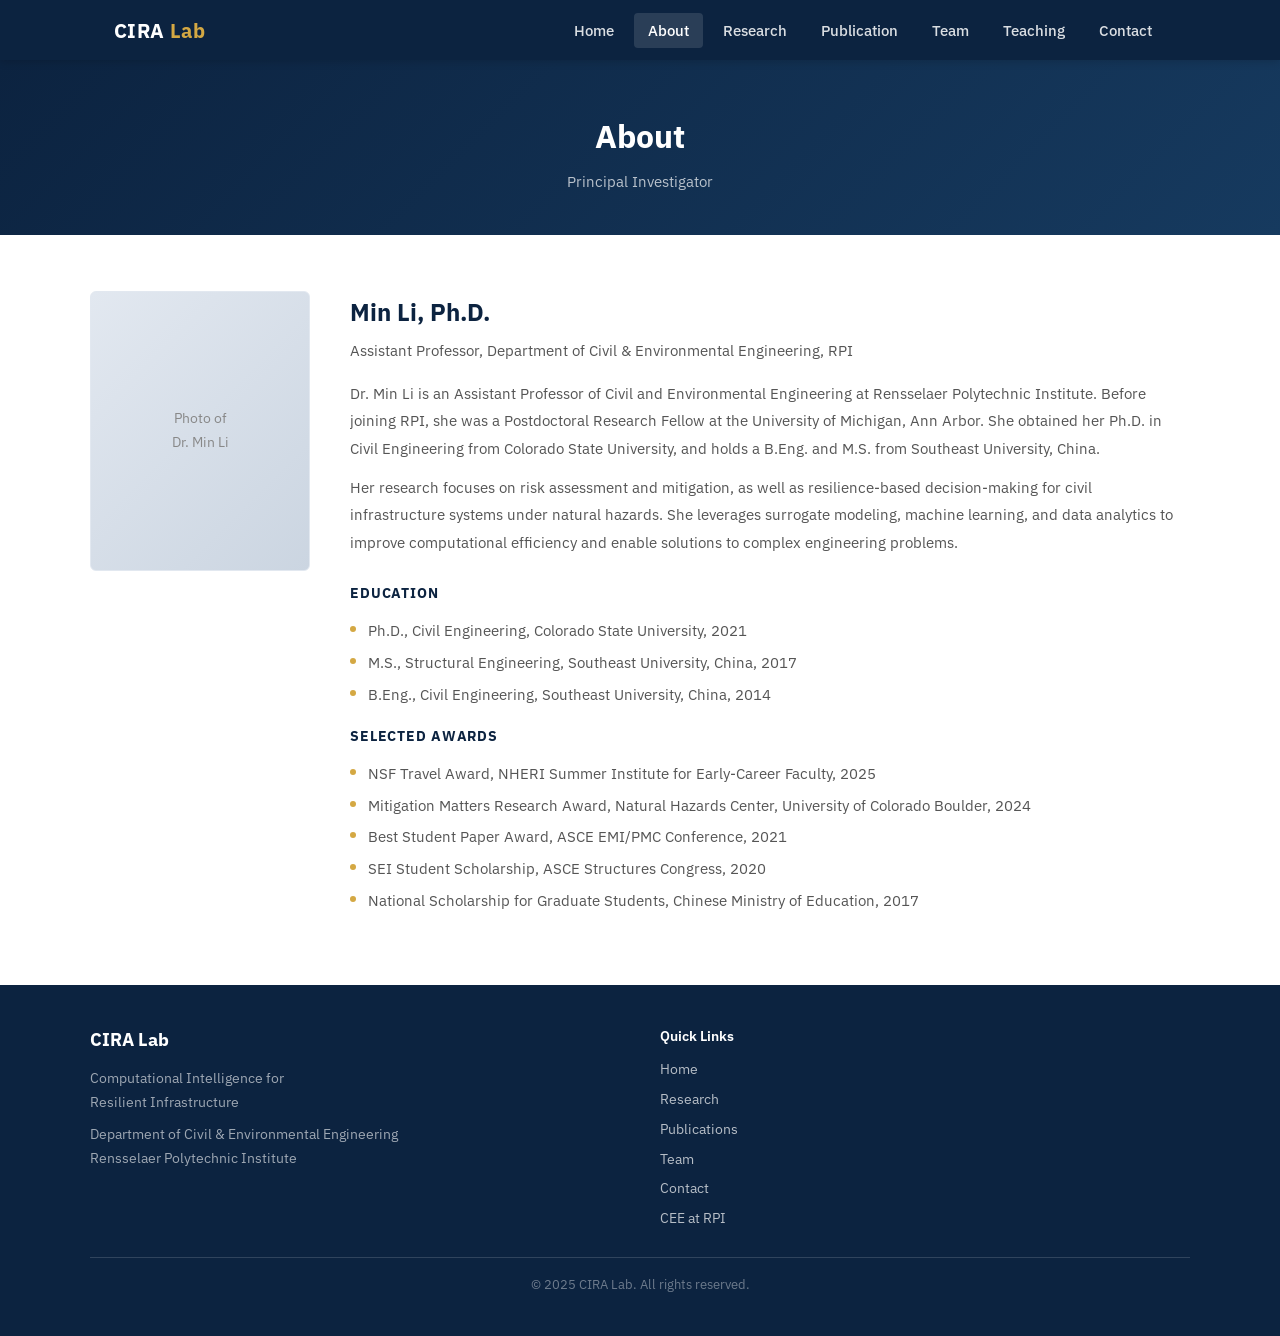
==== about.html @ 357e4bb8 "Add files via upload" ====
<!DOCTYPE html>
<html lang="en">
<head>
<meta charset="UTF-8">
<meta name="viewport" content="width=device-width,initial-scale=1.0">
<title>CIRA Lab | About</title>
<link rel="preconnect" href="https://fonts.googleapis.com">
<link href="https://fonts.googleapis.com/css2?family=IBM+Plex+Sans:wght@300;400;500;600;700&display=swap" rel="stylesheet">
<style>
*,*::before,*::after{margin:0;padding:0;box-sizing:border-box}
:root{
  --navy:#0C2340;--navy-light:#163A5F;--gold:#D4A843;
  --bg:#FFFFFF;--bg-alt:#F5F7FA;--text:#222222;--text-sec:#555555;--text-muted:#888888;
  --border:#E2E8F0;--accent:#C04A2B;
  --sans:'IBM Plex Sans',-apple-system,BlinkMacSystemFont,"Segoe UI",Helvetica,Arial,sans-serif;
  --max-w:1100px;
}
html{scroll-behavior:smooth;font-size:16px}
body{font-family:var(--sans);color:var(--text);background:var(--bg);line-height:1.75}
a{color:var(--navy);text-decoration:none}
a:hover{color:var(--accent);text-decoration:underline}

/* NAV */
nav{background:var(--navy);position:sticky;top:0;z-index:100;box-shadow:0 2px 8px rgba(0,0,0,0.15)}
.nav-inner{max-width:var(--max-w);margin:0 auto;display:flex;align-items:center;justify-content:space-between;padding:0 24px;height:60px}
.nav-logo{color:#fff;font-size:1.25rem;font-weight:700;letter-spacing:0.02em;text-decoration:none}
.nav-logo span{color:var(--gold)}
.nav-links{display:flex;gap:6px;list-style:none}
.nav-links a{color:rgba(255,255,255,0.85);font-size:0.92rem;font-weight:500;padding:8px 14px;border-radius:4px;transition:all 0.2s;text-decoration:none}
.nav-links a:hover,.nav-links a.active{color:#fff;background:rgba(255,255,255,0.12);text-decoration:none}
.hamburger{display:none;background:none;border:none;cursor:pointer;padding:8px}
.hamburger span{display:block;width:22px;height:2px;background:#fff;margin:5px 0}

/* PAGE BANNER */
.page-banner{background:linear-gradient(135deg,var(--navy) 0%,var(--navy-light) 100%);padding:48px 24px 40px;text-align:center}
.page-banner h1{color:#fff;font-size:2rem;font-weight:700;margin-bottom:4px}
.page-banner p{color:rgba(255,255,255,0.7);font-size:0.95rem}

/* HERO */
.hero{background:linear-gradient(135deg,var(--navy) 0%,var(--navy-light) 100%);padding:60px 24px 50px;color:#fff}
.hero-inner{max-width:var(--max-w);margin:0 auto;display:grid;grid-template-columns:1fr 1fr;gap:48px;align-items:center}
.hero h1{font-size:2.2rem;font-weight:700;line-height:1.25;margin-bottom:16px}
.hero .subtitle{font-size:1.05rem;color:rgba(255,255,255,0.8);line-height:1.7;margin-bottom:24px}
.hero-cta{display:flex;gap:12px}
.hero-cta a{padding:10px 24px;border-radius:4px;font-size:0.95rem;font-weight:600;text-decoration:none;transition:all 0.2s}
.btn-gold{background:var(--gold);color:var(--navy)}
.btn-gold:hover{background:#c49a38;text-decoration:none}
.btn-outline{border:1.5px solid rgba(255,255,255,0.5);color:#fff}
.btn-outline:hover{border-color:#fff;background:rgba(255,255,255,0.08);text-decoration:none}
.hero-graphic{text-align:center;color:rgba(255,255,255,0.3);font-size:0.9rem}

/* SECTIONS */
.section{padding:56px 24px}
.section-alt{background:var(--bg-alt)}
.container{max-width:var(--max-w);margin:0 auto}
.section h2{font-size:1.6rem;font-weight:700;color:var(--navy);margin-bottom:24px;padding-bottom:10px;border-bottom:3px solid var(--gold);display:inline-block}
.section h3{font-size:1.15rem;font-weight:700;color:var(--text);margin-bottom:8px}
.section p{font-size:1rem;color:var(--text-sec);margin-bottom:12px}

/* RESEARCH AREAS grid */
.areas-grid{display:grid;grid-template-columns:repeat(auto-fit,minmax(300px,1fr));gap:20px;margin-top:24px}
.area-card{background:var(--bg);border:1px solid var(--border);border-left:4px solid var(--navy);border-radius:4px;padding:20px 24px}
.area-card h3{font-size:1.05rem;color:var(--navy);margin-bottom:6px}
.area-card p{font-size:0.92rem;color:var(--text-sec);margin:0}

/* NEWS */
.news-item{display:flex;gap:20px;padding:20px 0;border-bottom:1px solid var(--border);align-items:start}
.news-date-box{min-width:80px;text-align:center;background:var(--navy);color:#fff;border-radius:4px;padding:8px 12px}
.news-date-box .month{font-size:0.75rem;text-transform:uppercase;letter-spacing:0.08em;opacity:0.8}
.news-date-box .year{font-size:1.1rem;font-weight:700}
.news-content h3{font-size:1rem;font-weight:600;color:var(--text);margin-bottom:4px}
.news-content p{font-size:0.92rem;color:var(--text-sec);margin:0}

/* SPONSORS */
.sponsors{display:flex;gap:32px;align-items:center;justify-content:center;flex-wrap:wrap;padding:24px 0;opacity:0.7}
.sponsors span{font-size:0.85rem;color:var(--text-muted);font-weight:500;padding:8px 16px;border:1px solid var(--border);border-radius:4px}

/* ABOUT */
.about-grid{display:grid;grid-template-columns:220px 1fr;gap:40px;align-items:start}
.about-photo{width:220px;height:280px;border-radius:6px;background:linear-gradient(135deg,#E2E8F0,#CBD5E1);display:flex;align-items:center;justify-content:center;color:var(--text-muted);font-size:0.85rem;text-align:center;border:1px solid var(--border)}
.about-text h2{font-size:1.5rem;margin-bottom:4px;border:none;padding:0;display:block}
.about-text .position{font-size:0.95rem;color:var(--text-sec);margin-bottom:16px}
.about-text p{font-size:0.95rem;line-height:1.8}
.detail-section{margin-top:24px}
.detail-section h3{font-size:0.9rem;font-weight:700;color:var(--navy);text-transform:uppercase;letter-spacing:0.06em;margin-bottom:10px;border:none;padding:0}
.detail-section ul{list-style:none;margin-bottom:12px}
.detail-section li{font-size:0.92rem;color:var(--text-sec);padding:3px 0 3px 18px;position:relative}
.detail-section li::before{content:'';position:absolute;left:0;top:11px;width:6px;height:6px;border-radius:50%;background:var(--gold)}

/* RESEARCH */
.research-block{margin-bottom:40px;padding-bottom:32px;border-bottom:1px solid var(--border)}
.research-block:last-child{border-bottom:none}
.research-block h3{font-size:1.2rem;color:var(--navy);margin-bottom:10px}
.research-block p{font-size:0.95rem;line-height:1.8}
.keywords{margin-top:10px;font-size:0.88rem;color:var(--text-muted);font-style:italic}

/* PUBLICATIONS */
.pub-section{margin-bottom:36px}
.pub-section h3{font-size:1rem;font-weight:700;color:var(--navy);text-transform:uppercase;letter-spacing:0.05em;margin-bottom:16px;padding-bottom:8px;border-bottom:2px solid var(--border);display:block}
.pub-item{padding:10px 0;font-size:0.92rem;color:var(--text-sec);line-height:1.7;border-bottom:1px solid #f0f0f0}
.pub-item:last-child{border-bottom:none}
.pub-item strong{color:var(--text);font-weight:600}
.pub-item em{font-style:italic}
.pub-num{display:inline-block;min-width:28px;color:var(--text-muted);font-weight:500}

/* TEAM */
.team-grid{display:grid;grid-template-columns:repeat(auto-fill,minmax(180px,1fr));gap:24px;margin-top:16px}
.team-card{text-align:center}
.team-avatar{width:110px;height:110px;border-radius:50%;margin:0 auto 12px;background:linear-gradient(135deg,#E2E8F0,#CBD5E1);display:flex;align-items:center;justify-content:center;font-size:1.4rem;color:var(--text-muted);font-weight:600;border:3px solid var(--border)}
.team-card h4{font-size:0.95rem;font-weight:600;margin-bottom:2px}
.team-card p{font-size:0.82rem;color:var(--text-muted)}
.team-subtitle{font-size:1rem;font-weight:700;color:var(--navy);margin-top:36px;margin-bottom:16px}
.member-list{list-style:none}
.member-list li{font-size:0.92rem;color:var(--text-sec);padding:4px 0 4px 18px;position:relative}
.member-list li::before{content:'';position:absolute;left:0;top:12px;width:5px;height:5px;border-radius:50%;background:var(--gold)}
.join-box{margin-top:40px;padding:28px;background:var(--bg-alt);border:1px solid var(--border);border-left:4px solid var(--gold);border-radius:4px}
.join-box h3{font-size:1.1rem;color:var(--navy);margin-bottom:8px}
.join-box p{font-size:0.92rem;color:var(--text-sec);margin:0}

/* TEACHING */
.course-item{padding:20px 0;border-bottom:1px solid var(--border)}
.course-item:last-child{border-bottom:none}
.course-level{display:inline-block;font-size:0.72rem;font-weight:700;letter-spacing:0.08em;text-transform:uppercase;color:#fff;background:var(--navy);padding:2px 10px;border-radius:3px;margin-bottom:6px}
.course-item h3{font-size:1.05rem;font-weight:600;margin-bottom:2px}
.course-item .semesters{font-size:0.85rem;color:var(--text-muted);margin-bottom:8px}
.course-item p{font-size:0.92rem;color:var(--text-sec)}

/* CONTACT */
.contact-grid{display:grid;grid-template-columns:1fr 1fr;gap:48px}
.contact-info h3{font-size:1.2rem;color:var(--navy);margin-bottom:20px}
.contact-row{display:flex;gap:12px;margin-bottom:14px;align-items:start}
.contact-label{font-size:0.82rem;font-weight:700;color:var(--text-muted);text-transform:uppercase;letter-spacing:0.05em;min-width:60px}
.contact-val{font-size:0.95rem;color:var(--text-sec)}
.contact-val a{color:var(--navy)}
.prospective-box{padding:28px;background:var(--bg-alt);border:1px solid var(--border);border-left:4px solid var(--gold);border-radius:4px}
.prospective-box h3{font-size:1.1rem;color:var(--navy);margin-bottom:10px}
.prospective-box p{font-size:0.92rem;color:var(--text-sec);line-height:1.7;margin:0}

/* FOOTER */
footer{background:var(--navy);color:rgba(255,255,255,0.6);padding:40px 24px;font-size:0.85rem}
.footer-inner{max-width:var(--max-w);margin:0 auto;display:grid;grid-template-columns:1fr 1fr;gap:40px}
.footer-links{list-style:none}
.footer-links li{margin-bottom:6px}
.footer-links a{color:rgba(255,255,255,0.7);text-decoration:none;font-size:0.85rem}
.footer-links a:hover{color:#fff;text-decoration:none}
.footer-contact p{margin-bottom:4px;font-size:0.85rem}
.footer-bottom{max-width:var(--max-w);margin:20px auto 0;padding-top:16px;border-top:1px solid rgba(255,255,255,0.15);text-align:center;font-size:0.8rem;color:rgba(255,255,255,0.4)}

/* RESPONSIVE */
@media(max-width:768px){
  .nav-links{display:none}
  .nav-links.open{display:flex;flex-direction:column;position:absolute;top:60px;left:0;right:0;background:var(--navy);padding:16px 24px;gap:4px}
  .hamburger{display:block}
  .hero-inner{grid-template-columns:1fr}
  .hero-graphic{display:none}
  .about-grid{grid-template-columns:1fr}
  .about-photo{width:160px;height:200px}
  .contact-grid{grid-template-columns:1fr}
  .footer-inner{grid-template-columns:1fr}
}
</style>
</head>
<body>
<nav>
  <div class="nav-inner">
    <a href="index.html" class="nav-logo">CIRA <span>Lab</span></a>
    <ul class="nav-links" id="navLinks">
      <li><a href="index.html">Home</a></li>
      <li><a href="about.html" class="active">About</a></li>
      <li><a href="research.html">Research</a></li>
      <li><a href="publication.html">Publication</a></li>
      <li><a href="team.html">Team</a></li>
      <li><a href="teaching.html">Teaching</a></li>
      <li><a href="contact.html">Contact</a></li>
    </ul>
    <button class="hamburger" onclick="document.getElementById('navLinks').classList.toggle('open')" aria-label="Menu">
      <span></span><span></span><span></span>
    </button>
  </div>
</nav>

<div class="page-banner"><h1>About</h1><p>Principal Investigator</p></div>
<div class="section">
  <div class="container">
    <div class="about-grid">
      <div class="about-photo">Photo of<br>Dr. Min Li</div>
      <div class="about-text">
        <h2>Min Li, Ph.D.</h2>
        <p class="position">Assistant Professor, Department of Civil &amp; Environmental Engineering, RPI</p>
        <p>Dr. Min Li is an Assistant Professor of Civil and Environmental Engineering at Rensselaer Polytechnic Institute. Before joining RPI, she was a Postdoctoral Research Fellow at the University of Michigan, Ann Arbor. She obtained her Ph.D. in Civil Engineering from Colorado State University, and holds a B.Eng. and M.S. from Southeast University, China.</p>
        <p>Her research focuses on risk assessment and mitigation, as well as resilience-based decision-making for civil infrastructure systems under natural hazards. She leverages surrogate modeling, machine learning, and data analytics to improve computational efficiency and enable solutions to complex engineering problems.</p>
        <div class="detail-section">
          <h3>Education</h3>
          <ul>
            <li>Ph.D., Civil Engineering, Colorado State University, 2021</li>
            <li>M.S., Structural Engineering, Southeast University, China, 2017</li>
            <li>B.Eng., Civil Engineering, Southeast University, China, 2014</li>
          </ul>
          <h3>Selected Awards</h3>
          <ul>
            <li>NSF Travel Award, NHERI Summer Institute for Early-Career Faculty, 2025</li>
            <li>Mitigation Matters Research Award, Natural Hazards Center, University of Colorado Boulder, 2024</li>
            <li>Best Student Paper Award, ASCE EMI/PMC Conference, 2021</li>
            <li>SEI Student Scholarship, ASCE Structures Congress, 2020</li>
            <li>National Scholarship for Graduate Students, Chinese Ministry of Education, 2017</li>
          </ul>
        </div>
      </div>
    </div>
  </div>
</div>

<footer>
  <div class="footer-inner">
    <div>
      <p style="font-size:1.1rem;color:#fff;font-weight:700;margin-bottom:12px;">CIRA Lab</p>
      <p>Computational Intelligence for<br>Resilient Infrastructure</p>
      <p style="margin-top:8px;">Department of Civil &amp; Environmental Engineering<br>Rensselaer Polytechnic Institute</p>
    </div>
    <div>
      <p style="color:#fff;font-weight:600;margin-bottom:10px;">Quick Links</p>
      <ul class="footer-links">
        <li><a href="index.html">Home</a></li>
        <li><a href="research.html">Research</a></li>
        <li><a href="publication.html">Publications</a></li>
        <li><a href="team.html">Team</a></li>
        <li><a href="contact.html">Contact</a></li>
        <li><a href="https://cee.rpi.edu">CEE at RPI</a></li>
      </ul>
    </div>
  </div>
  <div class="footer-bottom">&copy; 2025 CIRA Lab. All rights reserved.</div>
</footer>
<script>
document.querySelectorAll('.nav-links a').forEach(function(a){
  a.addEventListener('click',function(){document.getElementById('navLinks').classList.remove('open')});
});
</script>
</body>
</html>
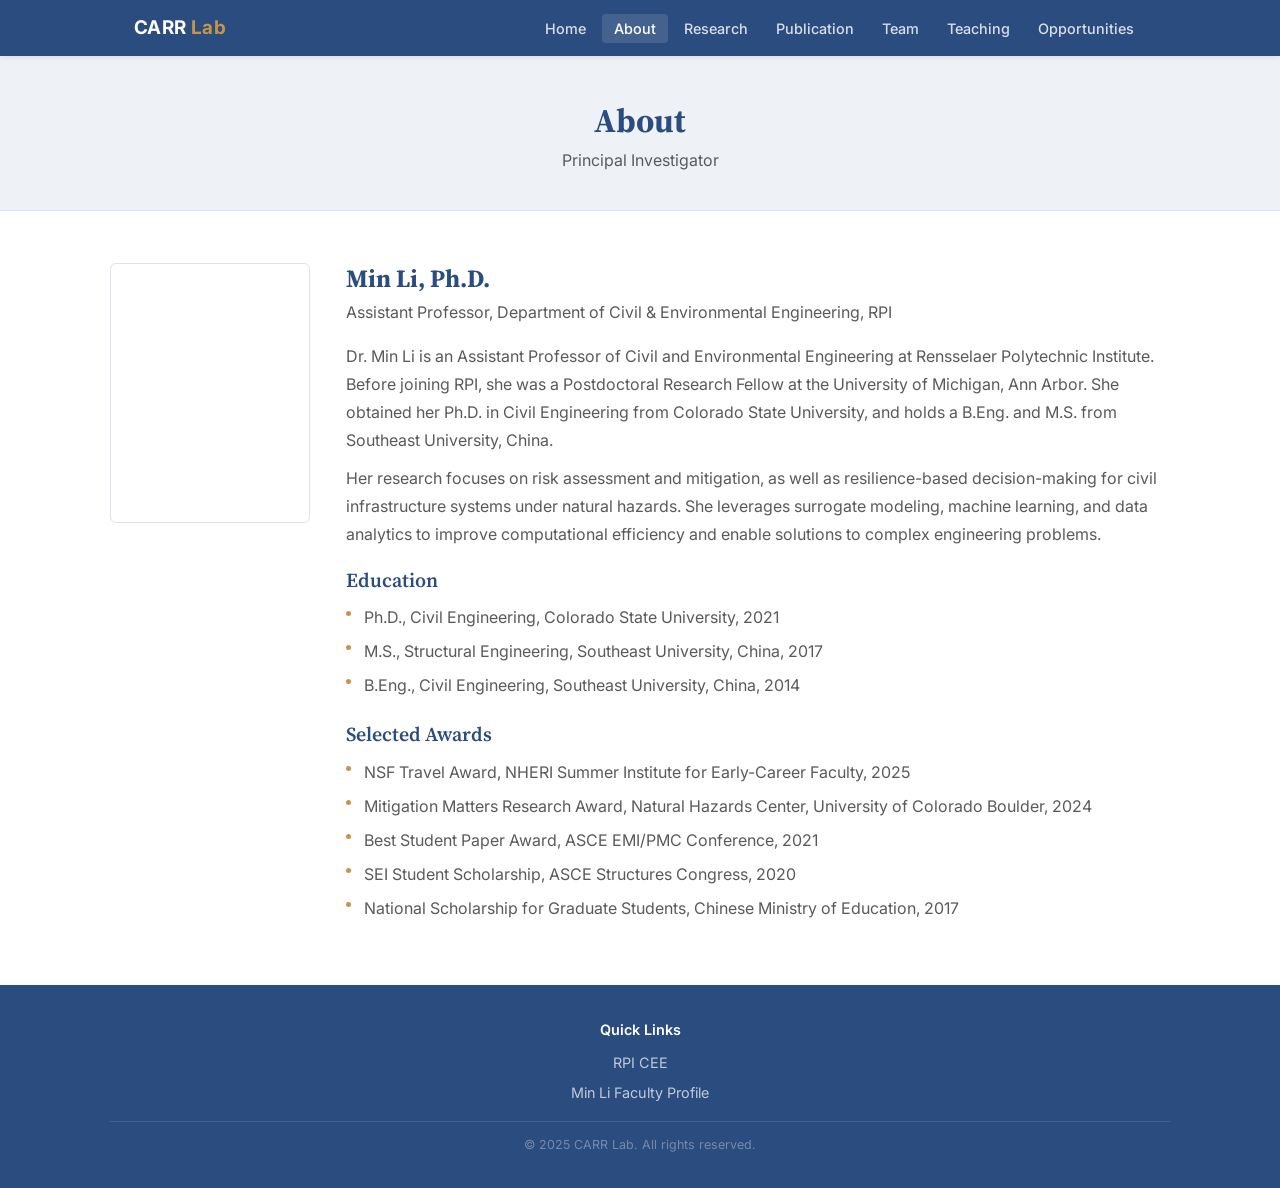
==== commit 359de4ce: "Add files via upload" ====
--- a/about.html
+++ b/about.html
@@ -3,167 +3,172 @@
 <head>
 <meta charset="UTF-8">
 <meta name="viewport" content="width=device-width,initial-scale=1.0">
-<title>CIRA Lab | About</title>
+<title>CARR Lab | About</title>
 <link rel="preconnect" href="https://fonts.googleapis.com">
-<link href="https://fonts.googleapis.com/css2?family=IBM+Plex+Sans:wght@300;400;500;600;700&display=swap" rel="stylesheet">
+<link rel="preconnect" href="https://fonts.gstatic.com" crossorigin>
+<link href="https://fonts.googleapis.com/css2?family=Inter:wght@300;400;500;600;700&family=Source+Serif+4:wght@600;700&display=swap" rel="stylesheet">
 <style>
 *,*::before,*::after{margin:0;padding:0;box-sizing:border-box}
 :root{
-  --navy:#0C2340;--navy-light:#163A5F;--gold:#D4A843;
-  --bg:#FFFFFF;--bg-alt:#F5F7FA;--text:#222222;--text-sec:#555555;--text-muted:#888888;
-  --border:#E2E8F0;--accent:#C04A2B;
-  --sans:'IBM Plex Sans',-apple-system,BlinkMacSystemFont,"Segoe UI",Helvetica,Arial,sans-serif;
-  --max-w:1100px;
+  --primary:#2B4C7E;--primary-light:#3D6098;--primary-dark:#1E3A5F;
+  --gold:#C7944A;--gold-light:#E8D5B0;
+  --bg:#FFFFFF;--bg-alt:#F7F8FA;--bg-hero:#EEF2F7;
+  --text:#2C2C2C;--text-sec:#5A5A5A;--text-muted:#8A8A8A;
+  --border:#DDE3EA;--border-light:#EDF0F4;
+  --sans:'Inter',-apple-system,Segoe UI,Roboto,Helvetica,Arial,sans-serif;--serif:'Source Serif 4',Georgia,serif;
+  --max-w:1060px;
+  --fs-hero:2.2rem;--fs-h1:2.08rem;--fs-h2:1.55rem;--fs-h3:1.24rem;
+  --fs-body:1rem;--fs-small:0.9rem;--fs-xs:0.78rem;--fs-avatar:1.3rem;
+  --lh:1.75;--section-pad:52px 24px;
 }
 html{scroll-behavior:smooth;font-size:16px}
-body{font-family:var(--sans);color:var(--text);background:var(--bg);line-height:1.75}
-a{color:var(--navy);text-decoration:none}
-a:hover{color:var(--accent);text-decoration:underline}
+body{font-family:var(--sans);color:var(--text);background:var(--bg);line-height:var(--lh)}
+h1,h2,h3{line-height:1.25}
+a{color:var(--primary);text-decoration:none}
+a:hover{color:var(--gold);text-decoration:underline}
 
 /* NAV */
-nav{background:var(--navy);position:sticky;top:0;z-index:100;box-shadow:0 2px 8px rgba(0,0,0,0.15)}
-.nav-inner{max-width:var(--max-w);margin:0 auto;display:flex;align-items:center;justify-content:space-between;padding:0 24px;height:60px}
-.nav-logo{color:#fff;font-size:1.25rem;font-weight:700;letter-spacing:0.02em;text-decoration:none}
+nav{background:var(--primary);position:sticky;top:0;z-index:100;box-shadow:0 1px 6px rgba(0,0,0,0.1)}
+.nav-inner{max-width:var(--max-w);margin:0 auto;display:flex;align-items:center;justify-content:space-between;padding:0 24px;height:56px}
+.nav-logo{color:#fff;font-size:1.18rem;font-weight:700;letter-spacing:0.02em;text-decoration:none}
 .nav-logo span{color:var(--gold)}
-.nav-links{display:flex;gap:6px;list-style:none}
-.nav-links a{color:rgba(255,255,255,0.85);font-size:0.92rem;font-weight:500;padding:8px 14px;border-radius:4px;transition:all 0.2s;text-decoration:none}
+.nav-links{display:flex;gap:4px;list-style:none}
+.nav-links a{color:rgba(255,255,255,0.82);font-size:var(--fs-small);font-weight:500;padding:6px 12px;border-radius:4px;transition:all 0.2s;text-decoration:none}
 .nav-links a:hover,.nav-links a.active{color:#fff;background:rgba(255,255,255,0.12);text-decoration:none}
 .hamburger{display:none;background:none;border:none;cursor:pointer;padding:8px}
 .hamburger span{display:block;width:22px;height:2px;background:#fff;margin:5px 0}
 
 /* PAGE BANNER */
-.page-banner{background:linear-gradient(135deg,var(--navy) 0%,var(--navy-light) 100%);padding:48px 24px 40px;text-align:center}
-.page-banner h1{color:#fff;font-size:2rem;font-weight:700;margin-bottom:4px}
-.page-banner p{color:rgba(255,255,255,0.7);font-size:0.95rem}
+.page-banner{background:var(--bg-hero);padding:44px 24px 36px;text-align:center;border-bottom:1px solid var(--border)}
+.page-banner h1{font-family:var(--serif);color:var(--primary);font-size:var(--fs-h1);font-weight:700;margin-bottom:4px}
+.page-banner p{color:var(--text-sec);font-size:var(--fs-body)}
 
 /* HERO */
-.hero{background:linear-gradient(135deg,var(--navy) 0%,var(--navy-light) 100%);padding:60px 24px 50px;color:#fff}
-.hero-inner{max-width:var(--max-w);margin:0 auto;display:grid;grid-template-columns:1fr 1fr;gap:48px;align-items:center}
-.hero h1{font-size:2.2rem;font-weight:700;line-height:1.25;margin-bottom:16px}
-.hero .subtitle{font-size:1.05rem;color:rgba(255,255,255,0.8);line-height:1.7;margin-bottom:24px}
-.hero-cta{display:flex;gap:12px}
-.hero-cta a{padding:10px 24px;border-radius:4px;font-size:0.95rem;font-weight:600;text-decoration:none;transition:all 0.2s}
-.btn-gold{background:var(--gold);color:var(--navy)}
-.btn-gold:hover{background:#c49a38;text-decoration:none}
-.btn-outline{border:1.5px solid rgba(255,255,255,0.5);color:#fff}
-.btn-outline:hover{border-color:#fff;background:rgba(255,255,255,0.08);text-decoration:none}
-.hero-graphic{text-align:center;color:rgba(255,255,255,0.3);font-size:0.9rem}
+.hero{background:var(--bg-hero);padding:48px 24px 44px;border-bottom:1px solid var(--border)}
+.hero-inner{max-width:var(--max-w);margin:0 auto}
+.hero h1{font-family:var(--serif);font-size:var(--fs-hero);font-weight:700;line-height:1.25;margin-bottom:20px;color:var(--primary)}
+.hero-body{display:grid;grid-template-columns:1fr 320px;gap:36px;align-items:start}
+.hero-text p{font-size:var(--fs-body);color:var(--text-sec);line-height:var(--lh);margin-bottom:12px}
+.hero-text p:last-child{margin-bottom:0}
+.hero-img{width:100%;border-radius:6px;background:linear-gradient(135deg,var(--border),var(--border-light));display:flex;align-items:center;justify-content:center;color:var(--text-muted);font-size:var(--fs-small);text-align:center;padding:20px;min-height:200px;border:1px solid var(--border)}
 
 /* SECTIONS */
-.section{padding:56px 24px}
+.section{padding:var(--section-pad)}
 .section-alt{background:var(--bg-alt)}
 .container{max-width:var(--max-w);margin:0 auto}
-.section h2{font-size:1.6rem;font-weight:700;color:var(--navy);margin-bottom:24px;padding-bottom:10px;border-bottom:3px solid var(--gold);display:inline-block}
-.section h3{font-size:1.15rem;font-weight:700;color:var(--text);margin-bottom:8px}
-.section p{font-size:1rem;color:var(--text-sec);margin-bottom:12px}
-
-/* RESEARCH AREAS grid */
-.areas-grid{display:grid;grid-template-columns:repeat(auto-fit,minmax(300px,1fr));gap:20px;margin-top:24px}
-.area-card{background:var(--bg);border:1px solid var(--border);border-left:4px solid var(--navy);border-radius:4px;padding:20px 24px}
-.area-card h3{font-size:1.05rem;color:var(--navy);margin-bottom:6px}
-.area-card p{font-size:0.92rem;color:var(--text-sec);margin:0}
+.section h2{font-family:var(--serif);font-size:var(--fs-h2);font-weight:700;color:var(--primary);margin-bottom:20px;padding-bottom:8px;border-bottom:2px solid var(--gold);display:inline-block}
+.section h3{font-family:var(--serif);font-size:var(--fs-h3);font-weight:600;color:var(--text);margin-bottom:6px}
+.section p{font-size:var(--fs-body);color:var(--text-sec);margin-bottom:10px}
+
+/* RESEARCH LIST */
+.research-list{list-style:none;margin:0;padding:0}
+.research-list li{font-size:var(--fs-body);color:var(--text-sec);padding:3px 0 3px 18px;position:relative;line-height:1.6}
+.research-list li::before{content:'';position:absolute;left:0;top:10px;width:5px;height:5px;border-radius:50%;background:var(--gold)}
 
 /* NEWS */
-.news-item{display:flex;gap:20px;padding:20px 0;border-bottom:1px solid var(--border);align-items:start}
-.news-date-box{min-width:80px;text-align:center;background:var(--navy);color:#fff;border-radius:4px;padding:8px 12px}
-.news-date-box .month{font-size:0.75rem;text-transform:uppercase;letter-spacing:0.08em;opacity:0.8}
-.news-date-box .year{font-size:1.1rem;font-weight:700}
-.news-content h3{font-size:1rem;font-weight:600;color:var(--text);margin-bottom:4px}
-.news-content p{font-size:0.92rem;color:var(--text-sec);margin:0}
+.news-item{display:flex;gap:16px;padding:16px 0;border-bottom:1px solid var(--border-light);align-items:start}
+.news-item:last-child{border-bottom:none}
+.news-date-box{min-width:56px;text-align:center;background:var(--primary);color:#fff;border-radius:4px;padding:6px 10px}
+.news-date-box .year{font-size:var(--fs-body);font-weight:700}
+.news-content h3{font-size:var(--fs-body);font-weight:600;color:var(--text);margin-bottom:2px}
+.news-content p{font-size:var(--fs-small);color:var(--text-sec);margin:0}
 
 /* SPONSORS */
-.sponsors{display:flex;gap:32px;align-items:center;justify-content:center;flex-wrap:wrap;padding:24px 0;opacity:0.7}
-.sponsors span{font-size:0.85rem;color:var(--text-muted);font-weight:500;padding:8px 16px;border:1px solid var(--border);border-radius:4px}
+.sponsors{display:flex;gap:24px;align-items:center;justify-content:center;flex-wrap:wrap;padding:16px 0}
+.sponsors span{font-size:var(--fs-small);color:var(--text-muted);font-weight:500;padding:6px 14px;border:1px solid var(--border);border-radius:4px}
 
 /* ABOUT */
-.about-grid{display:grid;grid-template-columns:220px 1fr;gap:40px;align-items:start}
-.about-photo{width:220px;height:280px;border-radius:6px;background:linear-gradient(135deg,#E2E8F0,#CBD5E1);display:flex;align-items:center;justify-content:center;color:var(--text-muted);font-size:0.85rem;text-align:center;border:1px solid var(--border)}
-.about-text h2{font-size:1.5rem;margin-bottom:4px;border:none;padding:0;display:block}
-.about-text .position{font-size:0.95rem;color:var(--text-sec);margin-bottom:16px}
-.about-text p{font-size:0.95rem;line-height:1.8}
-.detail-section{margin-top:24px}
-.detail-section h3{font-size:0.9rem;font-weight:700;color:var(--navy);text-transform:uppercase;letter-spacing:0.06em;margin-bottom:10px;border:none;padding:0}
-.detail-section ul{list-style:none;margin-bottom:12px}
-.detail-section li{font-size:0.92rem;color:var(--text-sec);padding:3px 0 3px 18px;position:relative}
-.detail-section li::before{content:'';position:absolute;left:0;top:11px;width:6px;height:6px;border-radius:50%;background:var(--gold)}
+.about-grid{display:grid;grid-template-columns:200px 1fr;gap:36px;align-items:start}
+.about-photo{width:200px;height:260px;border-radius:6px;overflow:hidden;background:#fff;border:1px solid var(--border)}
+.about-photo img{display:block;width:126%;height:126%;object-fit:contain;object-position:center;margin:-12% auto 0 -10%}
+.about-text h2{font-family:var(--serif);font-size:var(--fs-h2);font-weight:700;color:var(--primary);margin-bottom:4px;border:none;padding:0;display:block}
+.about-text .position{font-size:var(--fs-body);color:var(--text-sec);margin-bottom:16px}
+.about-text p{font-size:var(--fs-body);line-height:var(--lh)}
+.detail-section{margin-top:20px}
+.detail-section h3{font-family:var(--serif);font-size:var(--fs-h3);font-weight:600;color:var(--primary);margin-bottom:8px;margin-top:20px;border:none;padding:0}
+.detail-section ul{list-style:none;margin-bottom:8px}
+.detail-section li{font-size:var(--fs-body);color:var(--text-sec);padding:3px 0 3px 18px;position:relative}
+.detail-section li::before{content:'';position:absolute;left:0;top:11px;width:5px;height:5px;border-radius:50%;background:var(--gold)}
 
 /* RESEARCH */
-.research-block{margin-bottom:40px;padding-bottom:32px;border-bottom:1px solid var(--border)}
-.research-block:last-child{border-bottom:none}
-.research-block h3{font-size:1.2rem;color:var(--navy);margin-bottom:10px}
-.research-block p{font-size:0.95rem;line-height:1.8}
-.keywords{margin-top:10px;font-size:0.88rem;color:var(--text-muted);font-style:italic}
+.research-block{margin-bottom:32px;padding-bottom:28px;border-bottom:1px solid var(--border-light)}
+.research-block:last-child{border-bottom:none;margin-bottom:0;padding-bottom:0}
+.research-block h3{font-family:var(--serif);font-size:var(--fs-h3);color:var(--primary);font-weight:600;margin-bottom:8px}
+.research-block p{font-size:var(--fs-body);line-height:var(--lh)}
+.keywords{margin-top:8px;font-size:var(--fs-small);color:var(--text-muted);font-style:italic}
 
 /* PUBLICATIONS */
-.pub-section{margin-bottom:36px}
-.pub-section h3{font-size:1rem;font-weight:700;color:var(--navy);text-transform:uppercase;letter-spacing:0.05em;margin-bottom:16px;padding-bottom:8px;border-bottom:2px solid var(--border);display:block}
-.pub-item{padding:10px 0;font-size:0.92rem;color:var(--text-sec);line-height:1.7;border-bottom:1px solid #f0f0f0}
+.pub-section{margin-bottom:32px}
+.pub-section h3{font-family:var(--serif);font-size:var(--fs-h3);font-weight:700;color:var(--primary);margin-bottom:14px;padding-bottom:8px;border-bottom:1px solid var(--border-light);display:block}
+.pub-item{padding:8px 0;font-size:var(--fs-body);color:var(--text-sec);line-height:var(--lh);border-bottom:1px solid var(--border-light)}
 .pub-item:last-child{border-bottom:none}
 .pub-item strong{color:var(--text);font-weight:600}
 .pub-item em{font-style:italic}
 .pub-num{display:inline-block;min-width:28px;color:var(--text-muted);font-weight:500}
 
 /* TEAM */
-.team-grid{display:grid;grid-template-columns:repeat(auto-fill,minmax(180px,1fr));gap:24px;margin-top:16px}
+.team-grid{display:grid;grid-template-columns:repeat(auto-fill,minmax(170px,1fr));gap:20px;margin-top:12px}
 .team-card{text-align:center}
-.team-avatar{width:110px;height:110px;border-radius:50%;margin:0 auto 12px;background:linear-gradient(135deg,#E2E8F0,#CBD5E1);display:flex;align-items:center;justify-content:center;font-size:1.4rem;color:var(--text-muted);font-weight:600;border:3px solid var(--border)}
-.team-card h4{font-size:0.95rem;font-weight:600;margin-bottom:2px}
-.team-card p{font-size:0.82rem;color:var(--text-muted)}
-.team-subtitle{font-size:1rem;font-weight:700;color:var(--navy);margin-top:36px;margin-bottom:16px}
+.team-avatar{width:100px;height:100px;border-radius:50%;margin:0 auto 10px;background:linear-gradient(135deg,var(--border),var(--border-light));display:flex;align-items:center;justify-content:center;font-size:var(--fs-avatar);color:var(--text-muted);font-weight:600;border:2px solid var(--border)}
+.team-card h4{font-size:var(--fs-body);font-weight:600;margin-bottom:2px}
+.team-card p{font-size:var(--fs-small);color:var(--text-muted)}
+.team-subtitle{font-family:var(--serif);font-size:var(--fs-body);font-weight:700;color:var(--primary);margin-top:28px;margin-bottom:12px}
 .member-list{list-style:none}
-.member-list li{font-size:0.92rem;color:var(--text-sec);padding:4px 0 4px 18px;position:relative}
-.member-list li::before{content:'';position:absolute;left:0;top:12px;width:5px;height:5px;border-radius:50%;background:var(--gold)}
-.join-box{margin-top:40px;padding:28px;background:var(--bg-alt);border:1px solid var(--border);border-left:4px solid var(--gold);border-radius:4px}
-.join-box h3{font-size:1.1rem;color:var(--navy);margin-bottom:8px}
-.join-box p{font-size:0.92rem;color:var(--text-sec);margin:0}
+.member-list li{font-size:var(--fs-body);color:var(--text-sec);padding:3px 0 3px 18px;position:relative}
+.member-list li::before{content:'';position:absolute;left:0;top:11px;width:5px;height:5px;border-radius:50%;background:var(--gold)}
+.join-box{margin-top:32px;padding:24px;background:var(--bg-alt);border:1px solid var(--border);border-left:3px solid var(--gold);border-radius:4px}
+.join-box h3{font-family:var(--serif);font-size:var(--fs-h3);color:var(--primary);margin-bottom:6px}
+.join-box p{font-size:var(--fs-body);color:var(--text-sec);margin:0}
 
 /* TEACHING */
-.course-item{padding:20px 0;border-bottom:1px solid var(--border)}
+.course-item{padding:18px 0;border-bottom:1px solid var(--border-light)}
 .course-item:last-child{border-bottom:none}
-.course-level{display:inline-block;font-size:0.72rem;font-weight:700;letter-spacing:0.08em;text-transform:uppercase;color:#fff;background:var(--navy);padding:2px 10px;border-radius:3px;margin-bottom:6px}
-.course-item h3{font-size:1.05rem;font-weight:600;margin-bottom:2px}
-.course-item .semesters{font-size:0.85rem;color:var(--text-muted);margin-bottom:8px}
-.course-item p{font-size:0.92rem;color:var(--text-sec)}
-
-/* CONTACT */
-.contact-grid{display:grid;grid-template-columns:1fr 1fr;gap:48px}
-.contact-info h3{font-size:1.2rem;color:var(--navy);margin-bottom:20px}
-.contact-row{display:flex;gap:12px;margin-bottom:14px;align-items:start}
-.contact-label{font-size:0.82rem;font-weight:700;color:var(--text-muted);text-transform:uppercase;letter-spacing:0.05em;min-width:60px}
-.contact-val{font-size:0.95rem;color:var(--text-sec)}
-.contact-val a{color:var(--navy)}
-.prospective-box{padding:28px;background:var(--bg-alt);border:1px solid var(--border);border-left:4px solid var(--gold);border-radius:4px}
-.prospective-box h3{font-size:1.1rem;color:var(--navy);margin-bottom:10px}
-.prospective-box p{font-size:0.92rem;color:var(--text-sec);line-height:1.7;margin:0}
+.course-level{display:inline-block;font-size:var(--fs-xs);font-weight:700;letter-spacing:0.08em;text-transform:uppercase;color:#fff;background:var(--primary);padding:2px 8px;border-radius:3px;margin-bottom:4px}
+.course-item h3{font-family:var(--serif);font-size:var(--fs-h3);font-weight:600;margin-bottom:2px}
+.course-item .semesters{font-size:var(--fs-small);color:var(--text-muted);margin-bottom:6px}
+.course-item p{font-size:var(--fs-body);color:var(--text-sec)}
+
+/* CONTACT / OPPORTUNITIES */
+.contact-grid{display:grid;grid-template-columns:1fr 1fr;gap:40px}
+.contact-info h3{font-family:var(--serif);font-size:var(--fs-h3);color:var(--primary);margin-bottom:18px}
+.contact-row{display:flex;gap:12px;margin-bottom:12px;align-items:start}
+.contact-label{font-size:var(--fs-small);font-weight:700;color:var(--text-muted);text-transform:uppercase;letter-spacing:0.05em;min-width:56px}
+.contact-val{font-size:var(--fs-body);color:var(--text-sec)}
+.contact-val a{color:var(--primary)}
+.opp-box{padding:24px;background:var(--bg-alt);border:1px solid var(--border);border-left:3px solid var(--gold);border-radius:4px;margin-bottom:20px}
+.opp-box h3{font-family:var(--serif);font-size:var(--fs-h3);color:var(--primary);margin-bottom:6px}
+.opp-box p{font-size:var(--fs-body);color:var(--text-sec);line-height:var(--lh);margin:0 0 8px}
+.opp-box p:last-child{margin-bottom:0}
 
 /* FOOTER */
-footer{background:var(--navy);color:rgba(255,255,255,0.6);padding:40px 24px;font-size:0.85rem}
-.footer-inner{max-width:var(--max-w);margin:0 auto;display:grid;grid-template-columns:1fr 1fr;gap:40px}
+footer{background:var(--primary);color:rgba(255,255,255,0.6);padding:32px 24px;font-size:var(--fs-small)}
+.footer-inner{max-width:var(--max-w);margin:0 auto;text-align:center}
+footer a{color:rgba(255,255,255,0.78);text-decoration:none}
+footer a:hover{color:#fff;text-decoration:none}
 .footer-links{list-style:none}
-.footer-links li{margin-bottom:6px}
-.footer-links a{color:rgba(255,255,255,0.7);text-decoration:none;font-size:0.85rem}
+.footer-links li{margin-bottom:4px}
+.footer-links a{color:rgba(255,255,255,0.7);text-decoration:none;font-size:var(--fs-small)}
 .footer-links a:hover{color:#fff;text-decoration:none}
-.footer-contact p{margin-bottom:4px;font-size:0.85rem}
-.footer-bottom{max-width:var(--max-w);margin:20px auto 0;padding-top:16px;border-top:1px solid rgba(255,255,255,0.15);text-align:center;font-size:0.8rem;color:rgba(255,255,255,0.4)}
+.footer-bottom{max-width:var(--max-w);margin:16px auto 0;padding-top:12px;border-top:1px solid rgba(255,255,255,0.12);text-align:center;font-size:var(--fs-xs);color:rgba(255,255,255,0.35)}
 
 /* RESPONSIVE */
 @media(max-width:768px){
+  :root{--fs-hero:2rem;--fs-h1:1.88rem;--fs-h2:1.4rem;--fs-h3:1.14rem;--fs-body:0.98rem;--fs-small:0.88rem;}
   .nav-links{display:none}
-  .nav-links.open{display:flex;flex-direction:column;position:absolute;top:60px;left:0;right:0;background:var(--navy);padding:16px 24px;gap:4px}
+  .nav-links.open{display:flex;flex-direction:column;position:absolute;top:56px;left:0;right:0;background:var(--primary);padding:16px 24px;gap:4px}
   .hamburger{display:block}
-  .hero-inner{grid-template-columns:1fr}
-  .hero-graphic{display:none}
+  .hero-body{grid-template-columns:1fr}
+  .hero-img{max-width:280px}
   .about-grid{grid-template-columns:1fr}
   .about-photo{width:160px;height:200px}
   .contact-grid{grid-template-columns:1fr}
-  .footer-inner{grid-template-columns:1fr}
 }
 </style>
 </head>
 <body>
 <nav>
   <div class="nav-inner">
-    <a href="index.html" class="nav-logo">CIRA <span>Lab</span></a>
+    <a href="index.html" class="nav-logo">CARR <span>Lab</span></a>
     <ul class="nav-links" id="navLinks">
       <li><a href="index.html">Home</a></li>
       <li><a href="about.html" class="active">About</a></li>
@@ -171,7 +176,7 @@
       <li><a href="publication.html">Publication</a></li>
       <li><a href="team.html">Team</a></li>
       <li><a href="teaching.html">Teaching</a></li>
-      <li><a href="contact.html">Contact</a></li>
+      <li><a href="opportunities.html">Opportunities</a></li>
     </ul>
     <button class="hamburger" onclick="document.getElementById('navLinks').classList.toggle('open')" aria-label="Menu">
       <span></span><span></span><span></span>
@@ -183,7 +188,7 @@
 <div class="section">
   <div class="container">
     <div class="about-grid">
-      <div class="about-photo">Photo of<br>Dr. Min Li</div>
+      <div class="about-photo"><img src="assets/min-li-portrait.png" alt="Portrait of Dr. Min Li"></div>
       <div class="about-text">
         <h2>Min Li, Ph.D.</h2>
         <p class="position">Assistant Professor, Department of Civil &amp; Environmental Engineering, RPI</p>
@@ -213,28 +218,19 @@
 <footer>
   <div class="footer-inner">
     <div>
-      <p style="font-size:1.1rem;color:#fff;font-weight:700;margin-bottom:12px;">CIRA Lab</p>
-      <p>Computational Intelligence for<br>Resilient Infrastructure</p>
-      <p style="margin-top:8px;">Department of Civil &amp; Environmental Engineering<br>Rensselaer Polytechnic Institute</p>
-    </div>
-    <div>
-      <p style="color:#fff;font-weight:600;margin-bottom:10px;">Quick Links</p>
+      <p style="color:#fff;font-weight:600;margin-bottom:8px;">Quick Links</p>
       <ul class="footer-links">
-        <li><a href="index.html">Home</a></li>
-        <li><a href="research.html">Research</a></li>
-        <li><a href="publication.html">Publications</a></li>
-        <li><a href="team.html">Team</a></li>
-        <li><a href="contact.html">Contact</a></li>
-        <li><a href="https://cee.rpi.edu">CEE at RPI</a></li>
+        <li><a href="https://cee.rpi.edu">RPI CEE</a></li>
+        <li><a href="https://faculty.rpi.edu/min-li">Min Li Faculty Profile</a></li>
       </ul>
     </div>
   </div>
-  <div class="footer-bottom">&copy; 2025 CIRA Lab. All rights reserved.</div>
+  <div class="footer-bottom">&copy; 2025 CARR Lab. All rights reserved.</div>
 </footer>
 <script>
-document.querySelectorAll('.nav-links a').forEach(function(a){
-  a.addEventListener('click',function(){document.getElementById('navLinks').classList.remove('open')});
-});
+  document.querySelectorAll(".nav-links a").forEach(function(a){
+    a.addEventListener("click",function(){document.getElementById("navLinks").classList.remove("open")});
+  });
 </script>
 </body>
 </html>
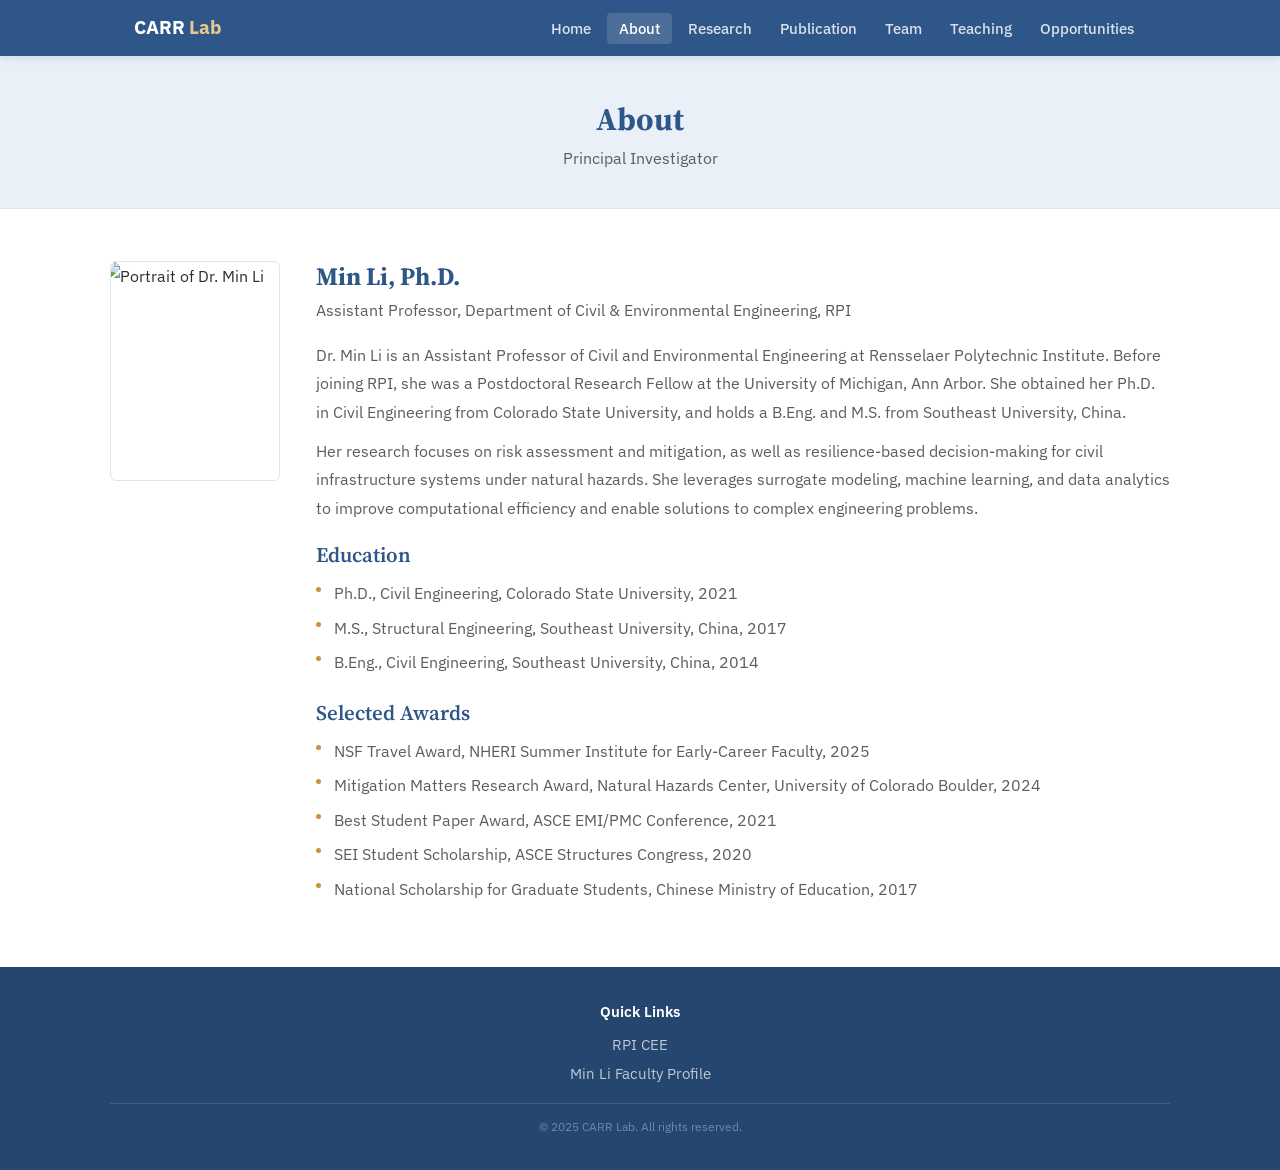
==== commit d63a4bf8: "Add files via upload" ====
--- a/about.html
+++ b/about.html
@@ -6,19 +6,19 @@
 <title>CARR Lab | About</title>
 <link rel="preconnect" href="https://fonts.googleapis.com">
 <link rel="preconnect" href="https://fonts.gstatic.com" crossorigin>
-<link href="https://fonts.googleapis.com/css2?family=Inter:wght@300;400;500;600;700&family=Source+Serif+4:wght@600;700&display=swap" rel="stylesheet">
+<link href="https://fonts.googleapis.com/css2?family=IBM+Plex+Sans:wght@300;400;500;600;700&family=Source+Serif+4:wght@600;700&display=swap" rel="stylesheet">
 <style>
 *,*::before,*::after{margin:0;padding:0;box-sizing:border-box}
 :root{
-  --primary:#2B4C7E;--primary-light:#3D6098;--primary-dark:#1E3A5F;
-  --gold:#C7944A;--gold-light:#E8D5B0;
-  --bg:#FFFFFF;--bg-alt:#F7F8FA;--bg-hero:#EEF2F7;
-  --text:#2C2C2C;--text-sec:#5A5A5A;--text-muted:#8A8A8A;
-  --border:#DDE3EA;--border-light:#EDF0F4;
-  --sans:'Inter',-apple-system,Segoe UI,Roboto,Helvetica,Arial,sans-serif;--serif:'Source Serif 4',Georgia,serif;
+  --primary:#2F5688;--primary-light:#4D6FA3;--primary-dark:#25476F;
+  --gold:#C6923E;--gold-light:#E6C98D;
+  --bg:#FFFFFF;--bg-alt:#F8FAFC;--bg-hero:#EAF0F7;
+  --text:#2B2F36;--text-sec:#5D5D5D;--text-muted:#8A8F98;
+  --border:#DDE5EF;--border-light:#EDF1F6;
+  --sans:'IBM Plex Sans',-apple-system,Segoe UI,Roboto,Helvetica,Arial,sans-serif;--serif:'Source Serif 4',Georgia,serif;
   --max-w:1060px;
-  --fs-hero:2.2rem;--fs-h1:2.08rem;--fs-h2:1.55rem;--fs-h3:1.24rem;
-  --fs-body:1rem;--fs-small:0.9rem;--fs-xs:0.78rem;--fs-avatar:1.3rem;
+  --fs-hero:2.12rem;--fs-h1:1.98rem;--fs-h2:1.56rem;--fs-h3:1.3rem;
+  --fs-body:1.02rem;--fs-small:0.91rem;--fs-xs:0.77rem;--fs-avatar:1.24rem;
   --lh:1.75;--section-pad:52px 24px;
 }
 html{scroll-behavior:smooth;font-size:16px}
@@ -28,13 +28,13 @@
 a:hover{color:var(--gold);text-decoration:underline}
 
 /* NAV */
-nav{background:var(--primary);position:sticky;top:0;z-index:100;box-shadow:0 1px 6px rgba(0,0,0,0.1)}
+nav{background:var(--primary);position:sticky;top:0;z-index:100;box-shadow:0 1px 8px rgba(47,86,136,0.18)}
 .nav-inner{max-width:var(--max-w);margin:0 auto;display:flex;align-items:center;justify-content:space-between;padding:0 24px;height:56px}
-.nav-logo{color:#fff;font-size:1.18rem;font-weight:700;letter-spacing:0.02em;text-decoration:none}
-.nav-logo span{color:var(--gold)}
+.nav-logo{color:#fff;font-size:1.18rem;font-weight:700;letter-spacing:0;text-decoration:none}
+.nav-logo span{color:var(--gold-light)}
 .nav-links{display:flex;gap:4px;list-style:none}
 .nav-links a{color:rgba(255,255,255,0.82);font-size:var(--fs-small);font-weight:500;padding:6px 12px;border-radius:4px;transition:all 0.2s;text-decoration:none}
-.nav-links a:hover,.nav-links a.active{color:#fff;background:rgba(255,255,255,0.12);text-decoration:none}
+.nav-links a:hover,.nav-links a.active{color:#fff;background:rgba(255,255,255,0.14);text-decoration:none}
 .hamburger{display:none;background:none;border:none;cursor:pointer;padding:8px}
 .hamburger span{display:block;width:22px;height:2px;background:#fff;margin:5px 0}
 
@@ -68,7 +68,7 @@
 /* NEWS */
 .news-item{display:flex;gap:16px;padding:16px 0;border-bottom:1px solid var(--border-light);align-items:start}
 .news-item:last-child{border-bottom:none}
-.news-date-box{min-width:56px;text-align:center;background:var(--primary);color:#fff;border-radius:4px;padding:6px 10px}
+.news-date-box{min-width:68px;text-align:center;background:var(--primary);color:#fff;border-radius:4px;padding:6px 10px}
 .news-date-box .year{font-size:var(--fs-body);font-weight:700}
 .news-content h3{font-size:var(--fs-body);font-weight:600;color:var(--text);margin-bottom:2px}
 .news-content p{font-size:var(--fs-small);color:var(--text-sec);margin:0}
@@ -78,9 +78,9 @@
 .sponsors span{font-size:var(--fs-small);color:var(--text-muted);font-weight:500;padding:6px 14px;border:1px solid var(--border);border-radius:4px}
 
 /* ABOUT */
-.about-grid{display:grid;grid-template-columns:200px 1fr;gap:36px;align-items:start}
-.about-photo{width:200px;height:260px;border-radius:6px;overflow:hidden;background:#fff;border:1px solid var(--border)}
-.about-photo img{display:block;width:126%;height:126%;object-fit:contain;object-position:center;margin:-12% auto 0 -10%}
+.about-grid{display:grid;grid-template-columns:170px 1fr;gap:36px;align-items:start}
+.about-photo{width:170px;height:220px;border-radius:6px;overflow:hidden;background:#fff;border:1px solid var(--border)}
+.about-photo img{display:block;width:112%;height:112%;object-fit:contain;object-position:center;margin:0 auto 0 -4%}
 .about-text h2{font-family:var(--serif);font-size:var(--fs-h2);font-weight:700;color:var(--primary);margin-bottom:4px;border:none;padding:0;display:block}
 .about-text .position{font-size:var(--fs-body);color:var(--text-sec);margin-bottom:16px}
 .about-text p{font-size:var(--fs-body);line-height:var(--lh)}
@@ -93,7 +93,7 @@
 /* RESEARCH */
 .research-block{margin-bottom:32px;padding-bottom:28px;border-bottom:1px solid var(--border-light)}
 .research-block:last-child{border-bottom:none;margin-bottom:0;padding-bottom:0}
-.research-block h3{font-family:var(--serif);font-size:var(--fs-h3);color:var(--primary);font-weight:600;margin-bottom:8px}
+.research-block h3{font-family:var(--serif);font-size:var(--fs-h3);color:var(--primary);font-weight:700;margin-bottom:8px}
 .research-block p{font-size:var(--fs-body);line-height:var(--lh)}
 .keywords{margin-top:8px;font-size:var(--fs-small);color:var(--text-muted);font-style:italic}
 
@@ -117,31 +117,31 @@
 .member-list li{font-size:var(--fs-body);color:var(--text-sec);padding:3px 0 3px 18px;position:relative}
 .member-list li::before{content:'';position:absolute;left:0;top:11px;width:5px;height:5px;border-radius:50%;background:var(--gold)}
 .join-box{margin-top:32px;padding:24px;background:var(--bg-alt);border:1px solid var(--border);border-left:3px solid var(--gold);border-radius:4px}
-.join-box h3{font-family:var(--serif);font-size:var(--fs-h3);color:var(--primary);margin-bottom:6px}
+.join-box h3{font-family:var(--serif);font-size:var(--fs-h3);color:var(--primary);font-weight:700;margin-bottom:6px}
 .join-box p{font-size:var(--fs-body);color:var(--text-sec);margin:0}
 
 /* TEACHING */
 .course-item{padding:18px 0;border-bottom:1px solid var(--border-light)}
 .course-item:last-child{border-bottom:none}
-.course-level{display:inline-block;font-size:var(--fs-xs);font-weight:700;letter-spacing:0.08em;text-transform:uppercase;color:#fff;background:var(--primary);padding:2px 8px;border-radius:3px;margin-bottom:4px}
-.course-item h3{font-family:var(--serif);font-size:var(--fs-h3);font-weight:600;margin-bottom:2px}
+.course-level{display:inline-block;font-size:var(--fs-xs);font-weight:700;letter-spacing:0;text-transform:uppercase;color:#fff;background:var(--primary);padding:2px 8px;border-radius:3px;margin-bottom:4px}
+.course-item h3{font-family:var(--serif);font-size:var(--fs-h3);font-weight:700;color:var(--primary);margin-bottom:2px}
 .course-item .semesters{font-size:var(--fs-small);color:var(--text-muted);margin-bottom:6px}
 .course-item p{font-size:var(--fs-body);color:var(--text-sec)}
 
 /* CONTACT / OPPORTUNITIES */
 .contact-grid{display:grid;grid-template-columns:1fr 1fr;gap:40px}
-.contact-info h3{font-family:var(--serif);font-size:var(--fs-h3);color:var(--primary);margin-bottom:18px}
+.contact-info h3{font-family:var(--serif);font-size:var(--fs-h3);color:var(--primary);font-weight:700;margin-bottom:18px}
 .contact-row{display:flex;gap:12px;margin-bottom:12px;align-items:start}
-.contact-label{font-size:var(--fs-small);font-weight:700;color:var(--text-muted);text-transform:uppercase;letter-spacing:0.05em;min-width:56px}
+.contact-label{font-size:var(--fs-small);font-weight:700;color:var(--text-muted);text-transform:uppercase;letter-spacing:0;min-width:56px}
 .contact-val{font-size:var(--fs-body);color:var(--text-sec)}
 .contact-val a{color:var(--primary)}
 .opp-box{padding:24px;background:var(--bg-alt);border:1px solid var(--border);border-left:3px solid var(--gold);border-radius:4px;margin-bottom:20px}
-.opp-box h3{font-family:var(--serif);font-size:var(--fs-h3);color:var(--primary);margin-bottom:6px}
+.opp-box h3{font-family:var(--serif);font-size:var(--fs-h3);color:var(--primary);font-weight:700;margin-bottom:6px}
 .opp-box p{font-size:var(--fs-body);color:var(--text-sec);line-height:var(--lh);margin:0 0 8px}
 .opp-box p:last-child{margin-bottom:0}
 
 /* FOOTER */
-footer{background:var(--primary);color:rgba(255,255,255,0.6);padding:32px 24px;font-size:var(--fs-small)}
+footer{background:var(--primary-dark);color:rgba(255,255,255,0.6);padding:32px 24px;font-size:var(--fs-small)}
 .footer-inner{max-width:var(--max-w);margin:0 auto;text-align:center}
 footer a{color:rgba(255,255,255,0.78);text-decoration:none}
 footer a:hover{color:#fff;text-decoration:none}
@@ -160,7 +160,7 @@
   .hero-body{grid-template-columns:1fr}
   .hero-img{max-width:280px}
   .about-grid{grid-template-columns:1fr}
-  .about-photo{width:160px;height:200px}
+  .about-photo{width:150px;height:194px}
   .contact-grid{grid-template-columns:1fr}
 }
 </style>
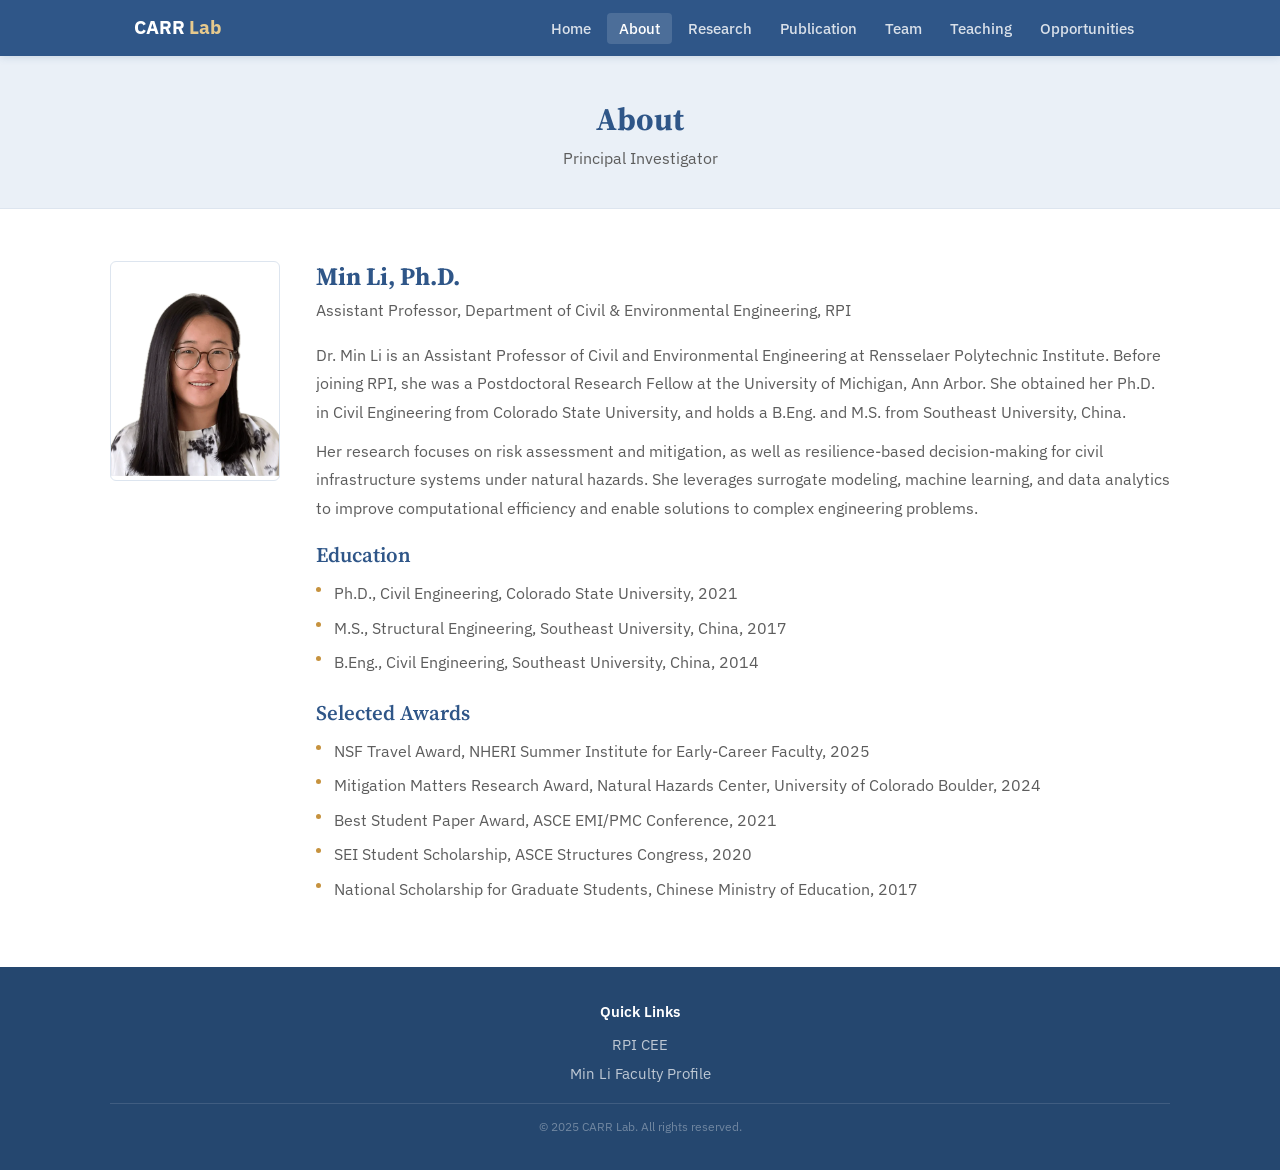
==== commit c8884dab: "Compress site images to speed up page loads Convert all images to WebP sized to about 2x their displ" ====
--- a/about.html
+++ b/about.html
@@ -188,7 +188,7 @@
 <div class="section">
   <div class="container">
     <div class="about-grid">
-      <div class="about-photo"><img src="assets/min-li-portrait.png" alt="Portrait of Dr. Min Li"></div>
+      <div class="about-photo"><img src="assets/min-li-portrait.webp" width="560" height="545" decoding="async" alt="Portrait of Dr. Min Li"></div>
       <div class="about-text">
         <h2>Min Li, Ph.D.</h2>
         <p class="position">Assistant Professor, Department of Civil &amp; Environmental Engineering, RPI</p>
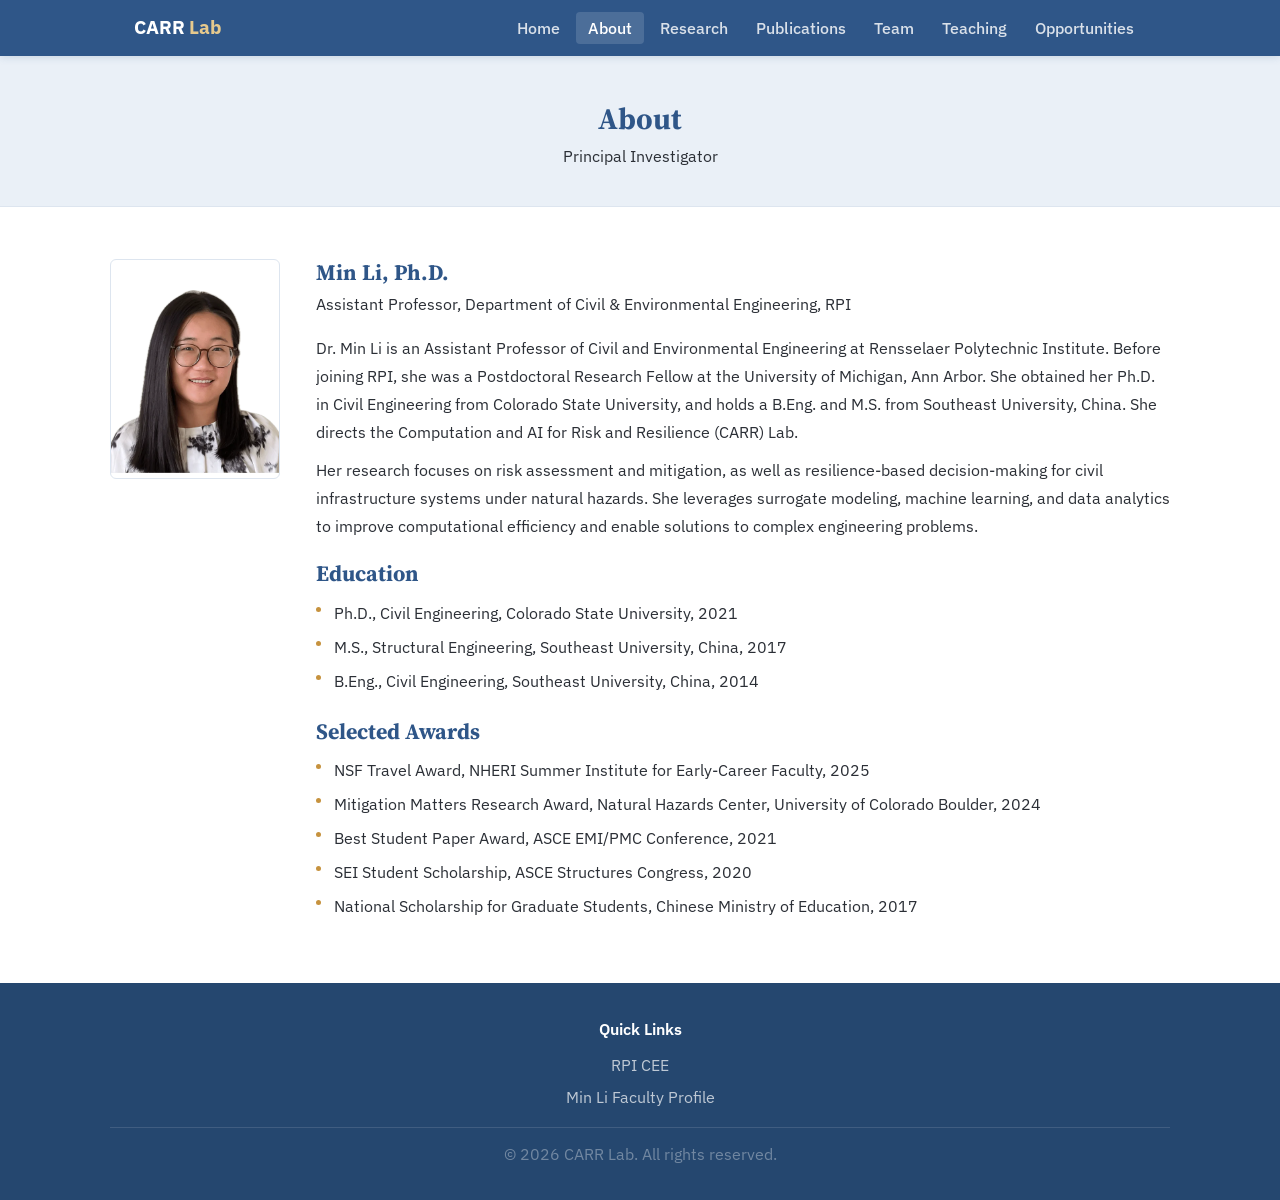
==== commit 3650deb0: "Update lab info, publications layout and typography - Opportunities: no open Ph.D. or postdoc positi" ====
--- a/about.html
+++ b/about.html
@@ -7,43 +7,8 @@
 <link rel="preconnect" href="https://fonts.googleapis.com">
 <link rel="preconnect" href="https://fonts.gstatic.com" crossorigin>
 <link href="https://fonts.googleapis.com/css2?family=IBM+Plex+Sans:wght@300;400;500;600;700&family=Source+Serif+4:wght@600;700&display=swap" rel="stylesheet">
+<link rel="stylesheet" href="style.css?v=20">
 <style>
-*,*::before,*::after{margin:0;padding:0;box-sizing:border-box}
-:root{
-  --primary:#2F5688;--primary-light:#4D6FA3;--primary-dark:#25476F;
-  --gold:#C6923E;--gold-light:#E6C98D;
-  --bg:#FFFFFF;--bg-alt:#F8FAFC;--bg-hero:#EAF0F7;
-  --text:#2B2F36;--text-sec:#5D5D5D;--text-muted:#8A8F98;
-  --border:#DDE5EF;--border-light:#EDF1F6;
-  --sans:'IBM Plex Sans',-apple-system,Segoe UI,Roboto,Helvetica,Arial,sans-serif;--serif:'Source Serif 4',Georgia,serif;
-  --max-w:1060px;
-  --fs-hero:2.12rem;--fs-h1:1.98rem;--fs-h2:1.56rem;--fs-h3:1.3rem;
-  --fs-body:1.02rem;--fs-small:0.91rem;--fs-xs:0.77rem;--fs-avatar:1.24rem;
-  --lh:1.75;--section-pad:52px 24px;
-}
-html{scroll-behavior:smooth;font-size:16px}
-body{font-family:var(--sans);color:var(--text);background:var(--bg);line-height:var(--lh)}
-h1,h2,h3{line-height:1.25}
-a{color:var(--primary);text-decoration:none}
-a:hover{color:var(--gold);text-decoration:underline}
-
-/* NAV */
-nav{background:var(--primary);position:sticky;top:0;z-index:100;box-shadow:0 1px 8px rgba(47,86,136,0.18)}
-.nav-inner{max-width:var(--max-w);margin:0 auto;display:flex;align-items:center;justify-content:space-between;padding:0 24px;height:56px}
-.nav-logo{color:#fff;font-size:1.18rem;font-weight:700;letter-spacing:0;text-decoration:none}
-.nav-logo span{color:var(--gold-light)}
-.nav-links{display:flex;gap:4px;list-style:none}
-.nav-links a{color:rgba(255,255,255,0.82);font-size:var(--fs-small);font-weight:500;padding:6px 12px;border-radius:4px;transition:all 0.2s;text-decoration:none}
-.nav-links a:hover,.nav-links a.active{color:#fff;background:rgba(255,255,255,0.14);text-decoration:none}
-.hamburger{display:none;background:none;border:none;cursor:pointer;padding:8px}
-.hamburger span{display:block;width:22px;height:2px;background:#fff;margin:5px 0}
-
-/* PAGE BANNER */
-.page-banner{background:var(--bg-hero);padding:44px 24px 36px;text-align:center;border-bottom:1px solid var(--border)}
-.page-banner h1{font-family:var(--serif);color:var(--primary);font-size:var(--fs-h1);font-weight:700;margin-bottom:4px}
-.page-banner p{color:var(--text-sec);font-size:var(--fs-body)}
-
-/* HERO */
 .hero{background:var(--bg-hero);padding:48px 24px 44px;border-bottom:1px solid var(--border)}
 .hero-inner{max-width:var(--max-w);margin:0 auto}
 .hero h1{font-family:var(--serif);font-size:var(--fs-hero);font-weight:700;line-height:1.25;margin-bottom:20px;color:var(--primary)}
@@ -51,117 +16,28 @@
 .hero-text p{font-size:var(--fs-body);color:var(--text-sec);line-height:var(--lh);margin-bottom:12px}
 .hero-text p:last-child{margin-bottom:0}
 .hero-img{width:100%;border-radius:6px;background:linear-gradient(135deg,var(--border),var(--border-light));display:flex;align-items:center;justify-content:center;color:var(--text-muted);font-size:var(--fs-small);text-align:center;padding:20px;min-height:200px;border:1px solid var(--border)}
-
-/* SECTIONS */
-.section{padding:var(--section-pad)}
-.section-alt{background:var(--bg-alt)}
-.container{max-width:var(--max-w);margin:0 auto}
-.section h2{font-family:var(--serif);font-size:var(--fs-h2);font-weight:700;color:var(--primary);margin-bottom:20px;padding-bottom:8px;border-bottom:2px solid var(--gold);display:inline-block}
-.section h3{font-family:var(--serif);font-size:var(--fs-h3);font-weight:600;color:var(--text);margin-bottom:6px}
-.section p{font-size:var(--fs-body);color:var(--text-sec);margin-bottom:10px}
-
-/* RESEARCH LIST */
-.research-list{list-style:none;margin:0;padding:0}
-.research-list li{font-size:var(--fs-body);color:var(--text-sec);padding:3px 0 3px 18px;position:relative;line-height:1.6}
-.research-list li::before{content:'';position:absolute;left:0;top:10px;width:5px;height:5px;border-radius:50%;background:var(--gold)}
-
-/* NEWS */
-.news-item{display:flex;gap:16px;padding:16px 0;border-bottom:1px solid var(--border-light);align-items:start}
-.news-item:last-child{border-bottom:none}
-.news-date-box{min-width:68px;text-align:center;background:var(--primary);color:#fff;border-radius:4px;padding:6px 10px}
 .news-date-box .year{font-size:var(--fs-body);font-weight:700}
-.news-content h3{font-size:var(--fs-body);font-weight:600;color:var(--text);margin-bottom:2px}
-.news-content p{font-size:var(--fs-small);color:var(--text-sec);margin:0}
-
-/* SPONSORS */
-.sponsors{display:flex;gap:24px;align-items:center;justify-content:center;flex-wrap:wrap;padding:16px 0}
-.sponsors span{font-size:var(--fs-small);color:var(--text-muted);font-weight:500;padding:6px 14px;border:1px solid var(--border);border-radius:4px}
-
-/* ABOUT */
 .about-grid{display:grid;grid-template-columns:170px 1fr;gap:36px;align-items:start}
 .about-photo{width:170px;height:220px;border-radius:6px;overflow:hidden;background:#fff;border:1px solid var(--border)}
 .about-photo img{display:block;width:112%;height:112%;object-fit:contain;object-position:center;margin:0 auto 0 -4%}
-.about-text h2{font-family:var(--serif);font-size:var(--fs-h2);font-weight:700;color:var(--primary);margin-bottom:4px;border:none;padding:0;display:block}
-.about-text .position{font-size:var(--fs-body);color:var(--text-sec);margin-bottom:16px}
-.about-text p{font-size:var(--fs-body);line-height:var(--lh)}
-.detail-section{margin-top:20px}
-.detail-section h3{font-family:var(--serif);font-size:var(--fs-h3);font-weight:600;color:var(--primary);margin-bottom:8px;margin-top:20px;border:none;padding:0}
-.detail-section ul{list-style:none;margin-bottom:8px}
-.detail-section li{font-size:var(--fs-body);color:var(--text-sec);padding:3px 0 3px 18px;position:relative}
-.detail-section li::before{content:'';position:absolute;left:0;top:11px;width:5px;height:5px;border-radius:50%;background:var(--gold)}
-
-/* RESEARCH */
-.research-block{margin-bottom:32px;padding-bottom:28px;border-bottom:1px solid var(--border-light)}
-.research-block:last-child{border-bottom:none;margin-bottom:0;padding-bottom:0}
-.research-block h3{font-family:var(--serif);font-size:var(--fs-h3);color:var(--primary);font-weight:700;margin-bottom:8px}
-.research-block p{font-size:var(--fs-body);line-height:var(--lh)}
-.keywords{margin-top:8px;font-size:var(--fs-small);color:var(--text-muted);font-style:italic}
-
-/* PUBLICATIONS */
 .pub-section{margin-bottom:32px}
 .pub-section h3{font-family:var(--serif);font-size:var(--fs-h3);font-weight:700;color:var(--primary);margin-bottom:14px;padding-bottom:8px;border-bottom:1px solid var(--border-light);display:block}
 .pub-item{padding:8px 0;font-size:var(--fs-body);color:var(--text-sec);line-height:var(--lh);border-bottom:1px solid var(--border-light)}
-.pub-item:last-child{border-bottom:none}
 .pub-item strong{color:var(--text);font-weight:600}
 .pub-item em{font-style:italic}
 .pub-num{display:inline-block;min-width:28px;color:var(--text-muted);font-weight:500}
-
-/* TEAM */
 .team-grid{display:grid;grid-template-columns:repeat(auto-fill,minmax(170px,1fr));gap:20px;margin-top:12px}
 .team-card{text-align:center}
 .team-avatar{width:100px;height:100px;border-radius:50%;margin:0 auto 10px;background:linear-gradient(135deg,var(--border),var(--border-light));display:flex;align-items:center;justify-content:center;font-size:var(--fs-avatar);color:var(--text-muted);font-weight:600;border:2px solid var(--border)}
 .team-card h4{font-size:var(--fs-body);font-weight:600;margin-bottom:2px}
 .team-card p{font-size:var(--fs-small);color:var(--text-muted)}
-.team-subtitle{font-family:var(--serif);font-size:var(--fs-body);font-weight:700;color:var(--primary);margin-top:28px;margin-bottom:12px}
-.member-list{list-style:none}
-.member-list li{font-size:var(--fs-body);color:var(--text-sec);padding:3px 0 3px 18px;position:relative}
-.member-list li::before{content:'';position:absolute;left:0;top:11px;width:5px;height:5px;border-radius:50%;background:var(--gold)}
-.join-box{margin-top:32px;padding:24px;background:var(--bg-alt);border:1px solid var(--border);border-left:3px solid var(--gold);border-radius:4px}
-.join-box h3{font-family:var(--serif);font-size:var(--fs-h3);color:var(--primary);font-weight:700;margin-bottom:6px}
-.join-box p{font-size:var(--fs-body);color:var(--text-sec);margin:0}
-
-/* TEACHING */
-.course-item{padding:18px 0;border-bottom:1px solid var(--border-light)}
-.course-item:last-child{border-bottom:none}
-.course-level{display:inline-block;font-size:var(--fs-xs);font-weight:700;letter-spacing:0;text-transform:uppercase;color:#fff;background:var(--primary);padding:2px 8px;border-radius:3px;margin-bottom:4px}
-.course-item h3{font-family:var(--serif);font-size:var(--fs-h3);font-weight:700;color:var(--primary);margin-bottom:2px}
-.course-item .semesters{font-size:var(--fs-small);color:var(--text-muted);margin-bottom:6px}
-.course-item p{font-size:var(--fs-body);color:var(--text-sec)}
-
-/* CONTACT / OPPORTUNITIES */
 .contact-grid{display:grid;grid-template-columns:1fr 1fr;gap:40px}
-.contact-info h3{font-family:var(--serif);font-size:var(--fs-h3);color:var(--primary);font-weight:700;margin-bottom:18px}
-.contact-row{display:flex;gap:12px;margin-bottom:12px;align-items:start}
-.contact-label{font-size:var(--fs-small);font-weight:700;color:var(--text-muted);text-transform:uppercase;letter-spacing:0;min-width:56px}
-.contact-val{font-size:var(--fs-body);color:var(--text-sec)}
-.contact-val a{color:var(--primary)}
-.opp-box{padding:24px;background:var(--bg-alt);border:1px solid var(--border);border-left:3px solid var(--gold);border-radius:4px;margin-bottom:20px}
-.opp-box h3{font-family:var(--serif);font-size:var(--fs-h3);color:var(--primary);font-weight:700;margin-bottom:6px}
-.opp-box p{font-size:var(--fs-body);color:var(--text-sec);line-height:var(--lh);margin:0 0 8px}
-.opp-box p:last-child{margin-bottom:0}
-
-/* FOOTER */
-footer{background:var(--primary-dark);color:rgba(255,255,255,0.6);padding:32px 24px;font-size:var(--fs-small)}
-.footer-inner{max-width:var(--max-w);margin:0 auto;text-align:center}
-footer a{color:rgba(255,255,255,0.78);text-decoration:none}
-footer a:hover{color:#fff;text-decoration:none}
-.footer-links{list-style:none}
-.footer-links li{margin-bottom:4px}
-.footer-links a{color:rgba(255,255,255,0.7);text-decoration:none;font-size:var(--fs-small)}
-.footer-links a:hover{color:#fff;text-decoration:none}
-.footer-bottom{max-width:var(--max-w);margin:16px auto 0;padding-top:12px;border-top:1px solid rgba(255,255,255,0.12);text-align:center;font-size:var(--fs-xs);color:rgba(255,255,255,0.35)}
-
-/* RESPONSIVE */
 @media(max-width:768px){
-  :root{--fs-hero:2rem;--fs-h1:1.88rem;--fs-h2:1.4rem;--fs-h3:1.14rem;--fs-body:0.98rem;--fs-small:0.88rem;}
-  .nav-links{display:none}
-  .nav-links.open{display:flex;flex-direction:column;position:absolute;top:56px;left:0;right:0;background:var(--primary);padding:16px 24px;gap:4px}
-  .hamburger{display:block}
+  .about-grid{grid-template-columns:1fr}
+  .contact-grid{grid-template-columns:1fr}
   .hero-body{grid-template-columns:1fr}
   .hero-img{max-width:280px}
-  .about-grid{grid-template-columns:1fr}
   .about-photo{width:150px;height:194px}
-  .contact-grid{grid-template-columns:1fr}
 }
 </style>
 </head>
@@ -173,7 +49,7 @@
       <li><a href="index.html">Home</a></li>
       <li><a href="about.html" class="active">About</a></li>
       <li><a href="research.html">Research</a></li>
-      <li><a href="publication.html">Publication</a></li>
+      <li><a href="publication.html">Publications</a></li>
       <li><a href="team.html">Team</a></li>
       <li><a href="teaching.html">Teaching</a></li>
       <li><a href="opportunities.html">Opportunities</a></li>
@@ -192,7 +68,7 @@
       <div class="about-text">
         <h2>Min Li, Ph.D.</h2>
         <p class="position">Assistant Professor, Department of Civil &amp; Environmental Engineering, RPI</p>
-        <p>Dr. Min Li is an Assistant Professor of Civil and Environmental Engineering at Rensselaer Polytechnic Institute. Before joining RPI, she was a Postdoctoral Research Fellow at the University of Michigan, Ann Arbor. She obtained her Ph.D. in Civil Engineering from Colorado State University, and holds a B.Eng. and M.S. from Southeast University, China.</p>
+        <p>Dr. Min Li is an Assistant Professor of Civil and Environmental Engineering at Rensselaer Polytechnic Institute. Before joining RPI, she was a Postdoctoral Research Fellow at the University of Michigan, Ann Arbor. She obtained her Ph.D. in Civil Engineering from Colorado State University, and holds a B.Eng. and M.S. from Southeast University, China. She directs the Computation and AI for Risk and Resilience (CARR) Lab.</p>
         <p>Her research focuses on risk assessment and mitigation, as well as resilience-based decision-making for civil infrastructure systems under natural hazards. She leverages surrogate modeling, machine learning, and data analytics to improve computational efficiency and enable solutions to complex engineering problems.</p>
         <div class="detail-section">
           <h3>Education</h3>
@@ -225,7 +101,7 @@
       </ul>
     </div>
   </div>
-  <div class="footer-bottom">&copy; 2025 CARR Lab. All rights reserved.</div>
+  <div class="footer-bottom">&copy; 2026 CARR Lab. All rights reserved.</div>
 </footer>
 <script>
   document.querySelectorAll(".nav-links a").forEach(function(a){
--- a/style.css
+++ b/style.css
@@ -0,0 +1,88 @@
+*,*::before,*::after{margin:0;padding:0;box-sizing:border-box}
+:root{--primary:#2F5688;--primary-light:#4D6FA3;--primary-dark:#25476F;--gold:#C6923E;--gold-light:#E6C98D;--bg:#FFFFFF;--bg-alt:#F8FAFC;--bg-hero:#EAF0F7;--text:#2B2F36;--text-sec:#2B2F36;--text-muted:#2B2F36;--border:#DDE5EF;--border-light:#EDF1F6;--sans:'IBM Plex Sans',-apple-system,Segoe UI,Roboto,Helvetica,Arial,sans-serif;--serif:'Source Serif 4',Georgia,serif;--max-w:1060px;--fs-hero:2.12rem;--fs-h1:1.875rem;--fs-h2:1.375rem;--fs-h3:1.375rem;--fs-body:1rem;--fs-small:1rem;--fs-xs:var(--fs-small);--fs-avatar:1.24rem;--lh:1.75;--section-pad:52px 24px}
+html{scroll-behavior:smooth;font-size:16px}
+body{font-family:var(--sans);color:var(--text);background:var(--bg);line-height:var(--lh)}
+h1,h2,h3{line-height:1.25}
+a{color:var(--primary);text-decoration:none}
+a:hover{color:var(--gold);text-decoration:underline}
+nav{background:var(--primary);position:sticky;top:0;z-index:100;box-shadow:0 1px 8px rgba(47,86,136,0.18)}
+.nav-inner{max-width:var(--max-w);margin:0 auto;display:flex;align-items:center;justify-content:space-between;padding:0 24px;height:56px}
+.nav-logo{color:#fff;font-size:1.18rem;font-weight:700;letter-spacing:0;text-decoration:none}
+.nav-logo span{color:var(--gold-light)}
+.nav-links{display:flex;gap:4px;list-style:none}
+.nav-links a{color:rgba(255,255,255,0.82);font-size:var(--fs-small);font-weight:500;padding:6px 12px;border-radius:4px;transition:all 0.2s;text-decoration:none}
+.nav-links a:hover,.nav-links a.active{color:#fff;background:rgba(255,255,255,0.14);text-decoration:none}
+.hamburger{display:none;background:none;border:none;cursor:pointer;padding:8px}
+.hamburger span{display:block;width:22px;height:2px;background:#fff;margin:5px 0}
+.page-banner{background:var(--bg-hero);padding:44px 24px 36px;text-align:center;border-bottom:1px solid var(--border)}
+.page-banner h1{font-family:var(--serif);color:var(--primary);font-size:var(--fs-h1);font-weight:700;margin-bottom:4px}
+.page-banner p{color:var(--text-sec);font-size:var(--fs-body)}
+.section{padding:var(--section-pad)}
+.section-alt{background:var(--bg-alt)}
+.container{max-width:var(--max-w);margin:0 auto}
+.section h2{font-family:var(--serif);font-size:var(--fs-h2);font-weight:700;color:var(--primary);margin-bottom:20px;padding-bottom:8px;border-bottom:2px solid var(--gold);display:inline-block}
+.section h3{font-family:var(--serif);font-size:var(--fs-h3);font-weight:700;color:var(--text);margin-bottom:6px}
+.section p{font-size:var(--fs-body);color:var(--text-sec);margin-bottom:10px}
+.research-list{list-style:none;margin:0;padding:0}
+.research-list li{font-size:var(--fs-body);color:var(--text-sec);padding:3px 0 3px 18px;position:relative;line-height:1.6}
+.research-list li::before{content:'';position:absolute;left:0;top:10px;width:5px;height:5px;border-radius:50%;background:var(--gold)}
+.news-item{display:flex;gap:16px;padding:16px 0;border-bottom:1px solid var(--border-light);align-items:start}
+.news-item:last-child{border-bottom:none}
+.news-date-box{min-width:68px;text-align:center;background:var(--primary);color:#fff;border-radius:4px;padding:6px 10px}
+.news-content h3{font-size:var(--fs-body);font-weight:700;color:var(--text);margin-bottom:2px}
+.news-content p{font-size:var(--fs-small);color:var(--text-sec);margin:0}
+.sponsors{display:flex;gap:24px;align-items:center;justify-content:center;flex-wrap:wrap;padding:16px 0}
+.sponsors span{font-size:var(--fs-small);color:var(--text-muted);font-weight:500;padding:6px 14px;border:1px solid var(--border);border-radius:4px}
+.about-text h2{font-family:var(--serif);font-size:var(--fs-h2);font-weight:700;color:var(--primary);margin-bottom:4px;border:none;padding:0;display:block}
+.about-text .position{font-size:var(--fs-body);color:var(--text-sec);margin-bottom:16px}
+.about-text p{font-size:var(--fs-body);line-height:var(--lh)}
+.detail-section{margin-top:20px}
+.detail-section h3{font-family:var(--serif);font-size:var(--fs-h3);font-weight:700;color:var(--primary);margin-bottom:8px;margin-top:20px;border:none;padding:0}
+.detail-section ul{list-style:none;margin-bottom:8px}
+.detail-section li{font-size:var(--fs-body);color:var(--text-sec);padding:3px 0 3px 18px;position:relative}
+.detail-section li::before{content:'';position:absolute;left:0;top:11px;width:5px;height:5px;border-radius:50%;background:var(--gold)}
+.research-block{margin-bottom:32px;padding-bottom:28px;border-bottom:1px solid var(--border-light)}
+.research-block:last-child{border-bottom:none;margin-bottom:0;padding-bottom:0}
+.research-block h3{font-family:var(--serif);font-size:var(--fs-h3);color:var(--primary);font-weight:700;margin-bottom:8px}
+.research-block p{font-size:var(--fs-body);line-height:var(--lh)}
+.keywords{margin-top:8px;font-size:var(--fs-small);color:var(--text-muted);font-style:italic}
+.pub-item:last-child{border-bottom:none}
+.team-subtitle{font-family:var(--serif);font-size:var(--fs-body);font-weight:700;color:var(--primary);margin-top:28px;margin-bottom:12px}
+.member-list{list-style:none}
+.member-list li{font-size:var(--fs-body);color:var(--text-sec);padding:3px 0 3px 18px;position:relative}
+.member-list li::before{content:'';position:absolute;left:0;top:11px;width:5px;height:5px;border-radius:50%;background:var(--gold)}
+.join-box{margin-top:32px;padding:24px;background:var(--bg-alt);border:1px solid var(--border);border-left:3px solid var(--gold);border-radius:4px}
+.join-box h3{font-family:var(--serif);font-size:var(--fs-h3);color:var(--primary);font-weight:700;margin-bottom:6px}
+.join-box p{font-size:var(--fs-body);color:var(--text-sec);margin:0}
+.course-item{padding:18px 0;border-bottom:1px solid var(--border-light)}
+.course-item:last-child{border-bottom:none}
+.course-level{display:inline-block;font-size:var(--fs-xs);font-weight:700;letter-spacing:0;text-transform:uppercase;color:#fff;background:var(--primary);padding:2px 8px;border-radius:3px;margin-bottom:4px}
+.course-item h3{font-family:var(--serif);font-size:var(--fs-h3);font-weight:700;color:var(--primary);margin-bottom:2px}
+.course-item .semesters{font-size:var(--fs-small);color:var(--text-muted);margin-bottom:6px}
+.course-item p{font-size:var(--fs-body);color:var(--text-sec)}
+.contact-info h3{font-family:var(--serif);font-size:var(--fs-h3);color:var(--primary);font-weight:700;margin-bottom:18px}
+.contact-row{display:flex;gap:12px;margin-bottom:12px;align-items:start}
+.contact-label{font-size:var(--fs-small);font-weight:700;color:var(--text-muted);text-transform:uppercase;letter-spacing:0;min-width:56px}
+.contact-val{font-size:var(--fs-body);color:var(--text-sec)}
+.contact-val a{color:var(--primary)}
+.opp-box{padding:24px;background:var(--bg-alt);border:1px solid var(--border);border-left:3px solid var(--gold);border-radius:4px;margin-bottom:20px}
+.opp-box h3{font-family:var(--serif);font-size:var(--fs-h3);color:var(--primary);font-weight:700;margin-bottom:6px}
+.opp-box p{font-size:var(--fs-body);color:var(--text-sec);line-height:var(--lh);margin:0 0 8px}
+.opp-box p:last-child{margin-bottom:0}
+footer{background:var(--primary-dark);color:rgba(255,255,255,0.6);padding:32px 24px;font-size:var(--fs-small)}
+.footer-inner{max-width:var(--max-w);margin:0 auto;text-align:center}
+footer a{color:rgba(255,255,255,0.78);text-decoration:none}
+footer a:hover{color:#fff;text-decoration:none}
+.footer-links{list-style:none}
+.footer-links li{margin-bottom:4px}
+.footer-links a{color:rgba(255,255,255,0.7);text-decoration:none;font-size:var(--fs-small)}
+.footer-links a:hover{color:#fff;text-decoration:none}
+.footer-bottom{max-width:var(--max-w);margin:16px auto 0;padding-top:12px;border-top:1px solid rgba(255,255,255,0.12);text-align:center;font-size:var(--fs-xs);color:rgba(255,255,255,0.35)}
+@media(max-width:768px){
+  :root{--fs-hero:2rem;--fs-h1:1.75rem;--fs-h2:1.25rem;--fs-h3:1.25rem;--fs-body:1rem;--fs-small:1rem}
+  .nav-links{display:none}
+  .nav-links.open{display:flex;flex-direction:column;position:absolute;top:56px;left:0;right:0;background:var(--primary);padding:16px 24px;gap:4px}
+  .hamburger{display:block}
+  .about-grid{grid-template-columns:1fr}
+  .contact-grid{grid-template-columns:1fr}
+}
